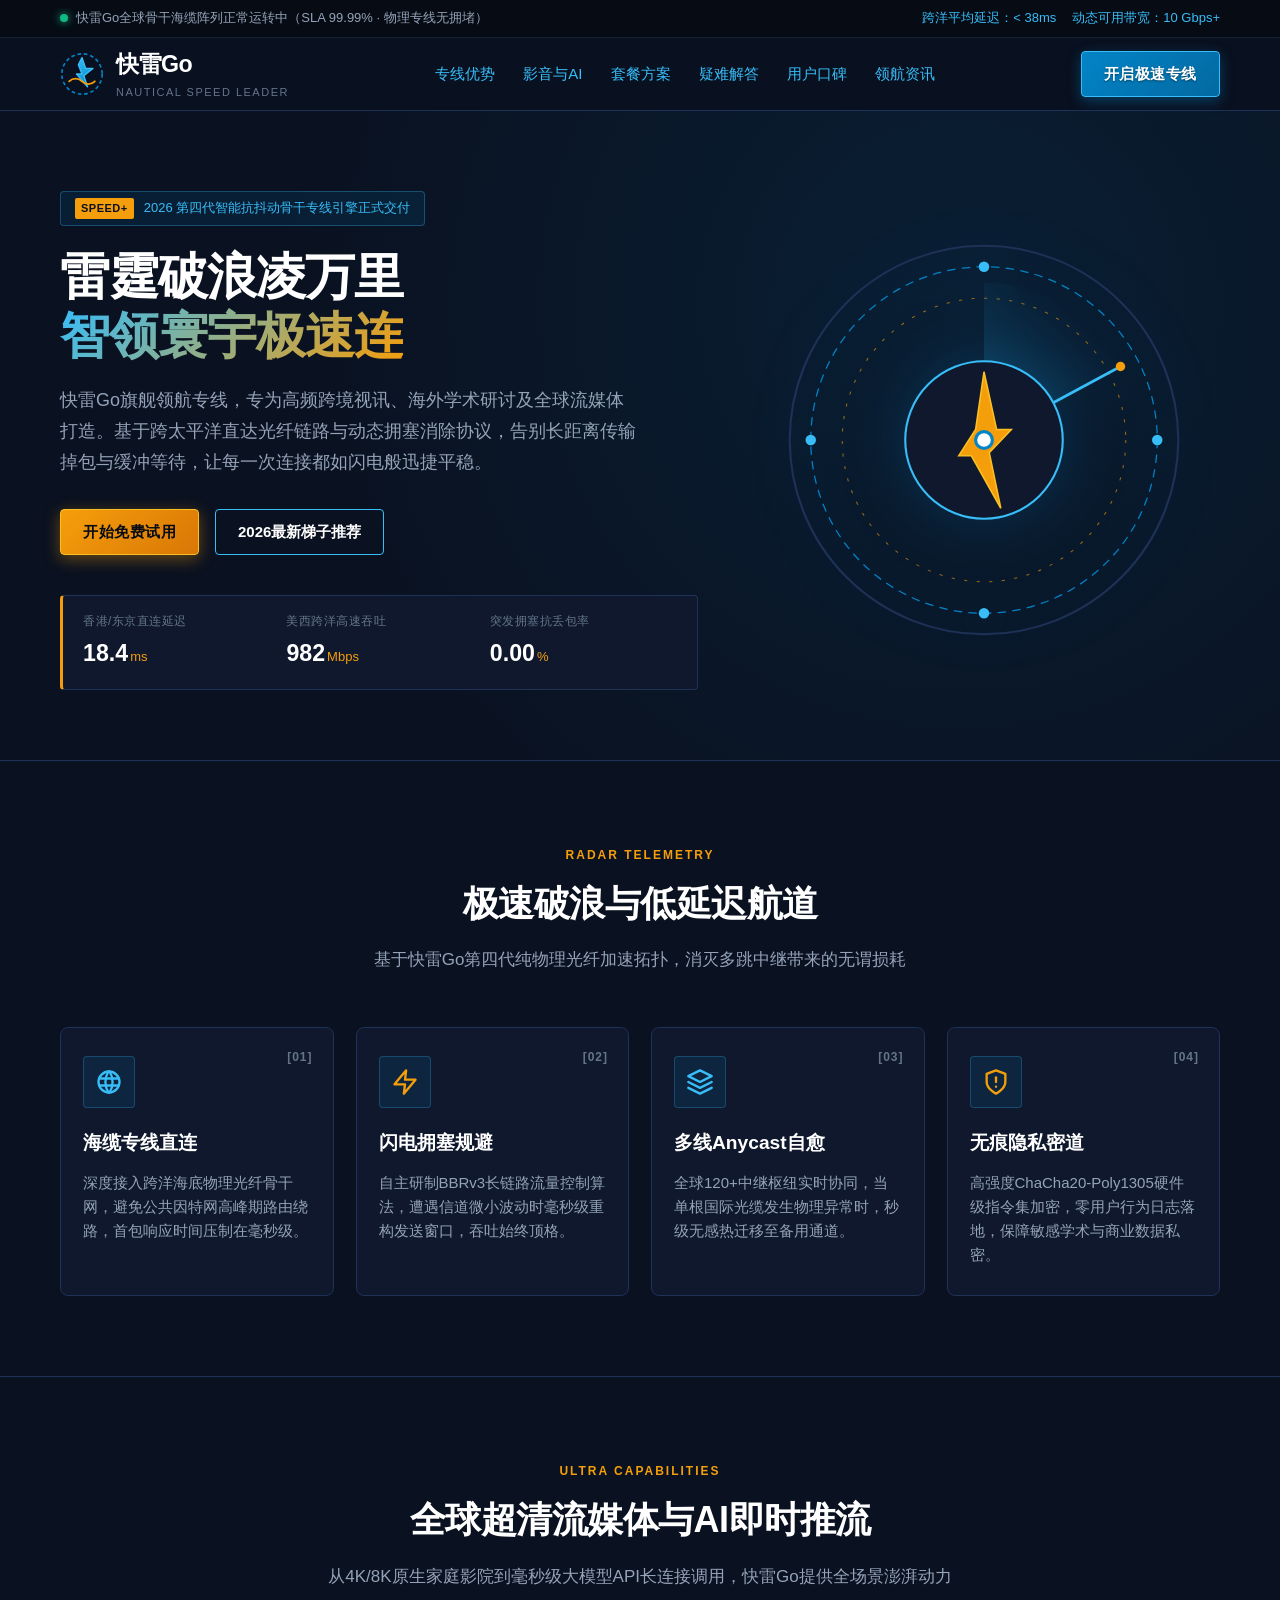
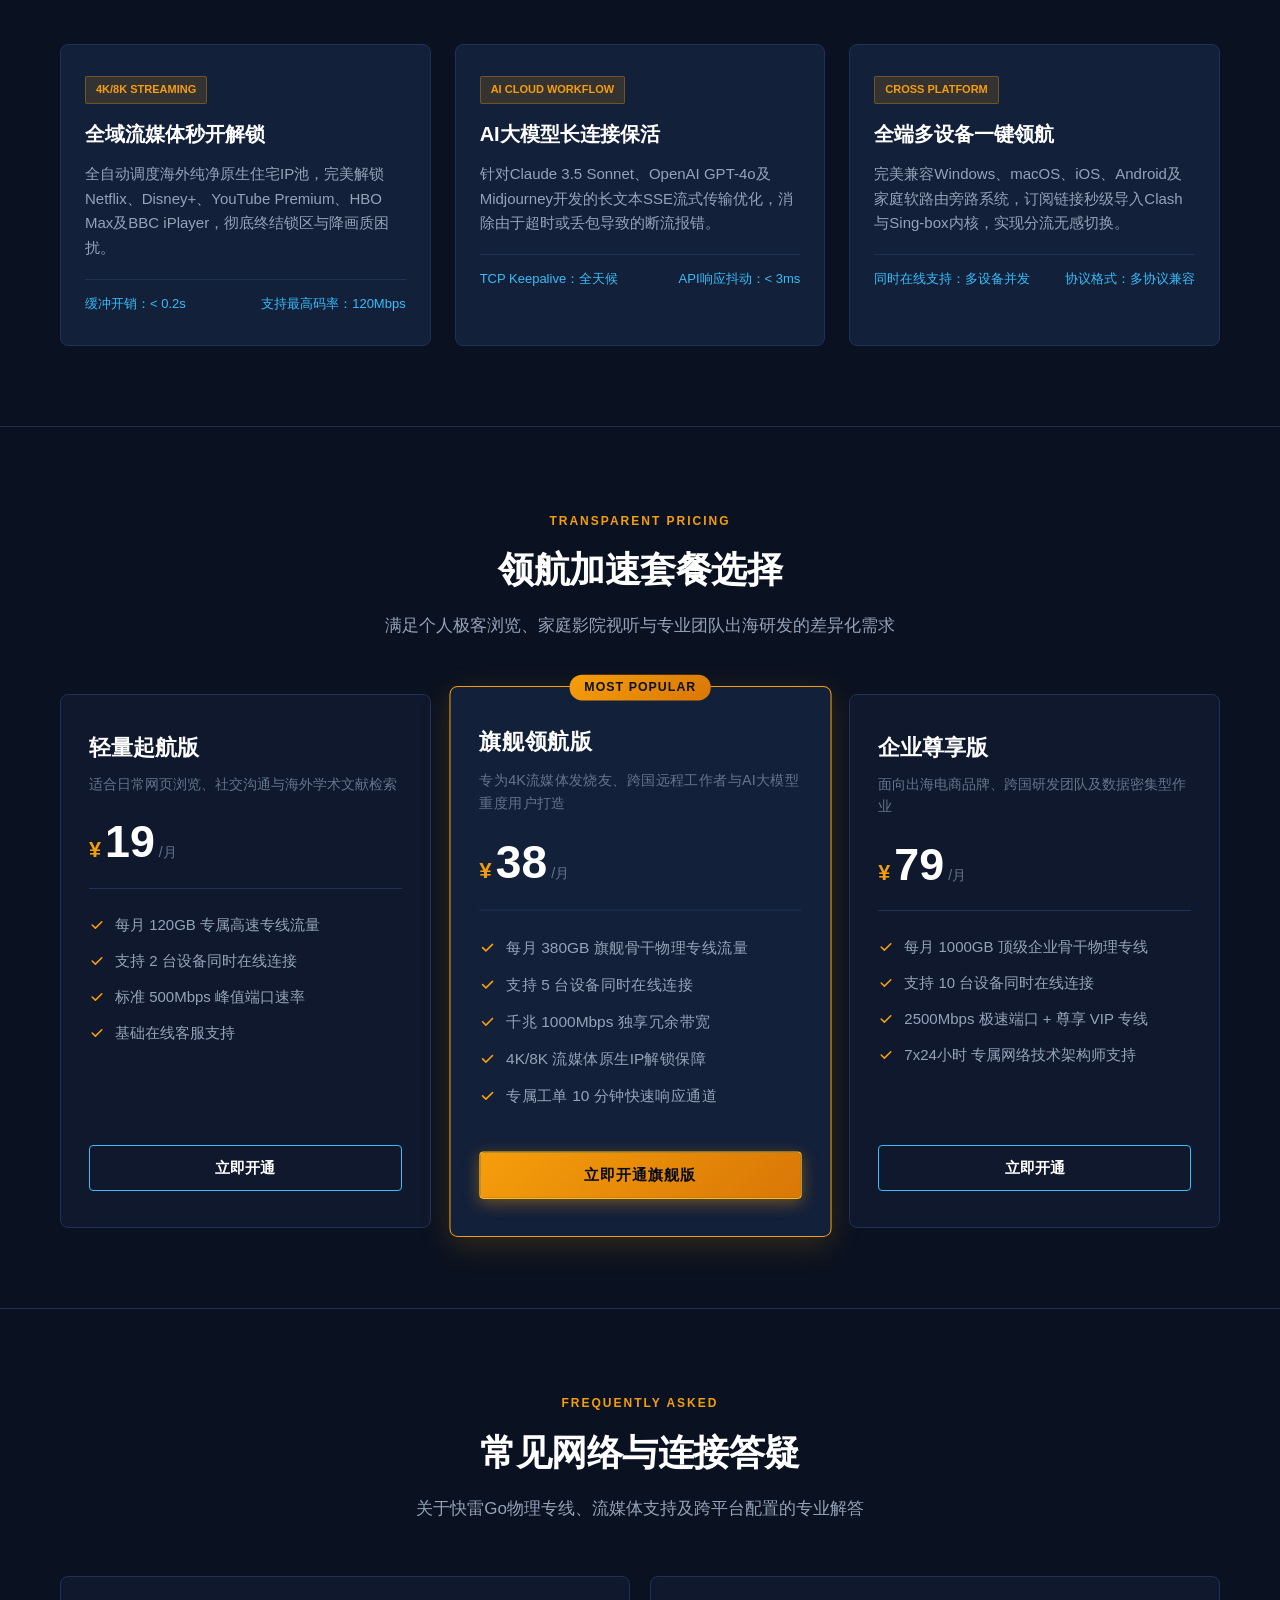
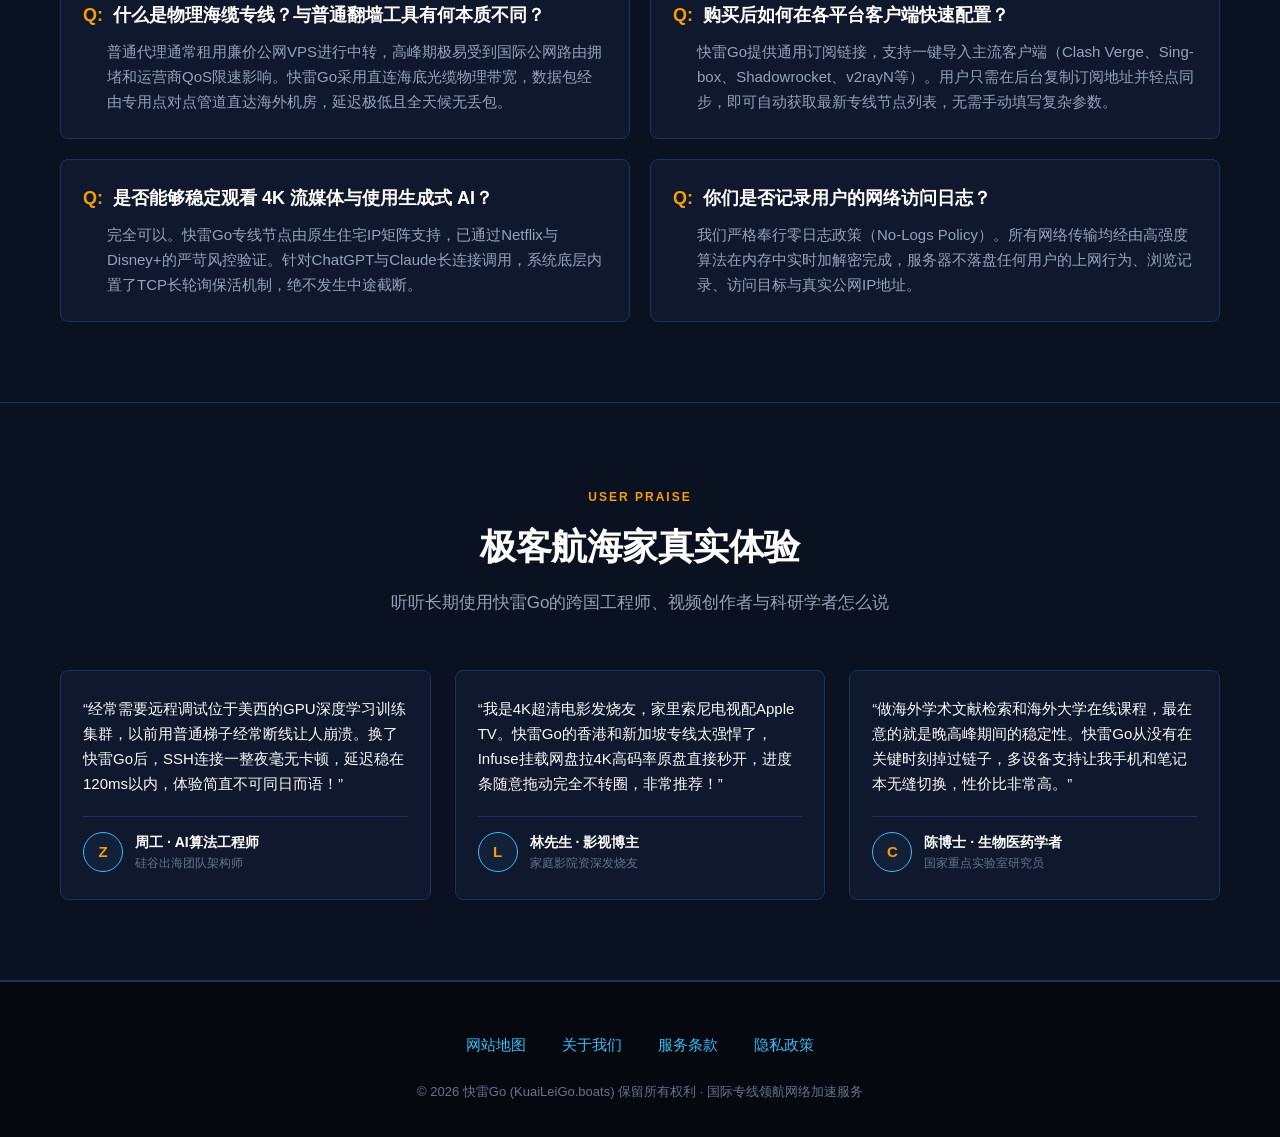
==== index.html @ 885658ac "feat: initial release for kuaileigo.boats" ====
<!DOCTYPE html>
<html lang="zh-CN">
<head>
  <meta charset="UTF-8">
  <meta name="viewport" content="width=device-width, initial-scale=1.0">
  <title>快雷Go - 国际航海级专线网络加速器 | 晚高峰4K极速秒开与稳定出海机场推荐</title>
  <meta name="description" content="快雷Go国际航海级专线网络加速器，依托跨洋海底光缆直连与Anycast智能调度，彻底解决晚高峰网络拥堵与丢包跳ping难题。全节点解锁海外流媒体与AI生产力工具，实现4K/8K视频极速秒开。2026专业高品质稳定出海机场推荐，支持全平台多端畅连与免费高速试用。">
  <meta name="keywords" content="快雷Go,网络加速,极速秒开,机场推荐,跨洋专线,科学梯子,出海网络加速器,4K流媒体节点,海外网络专线">
  <link rel="canonical" href="https://kuaileigo.boats/">

  <!-- Open Graph 社交分享元数据 -->
  <meta property="og:type" content="website">
  <meta property="og:site_name" content="快雷Go">
  <meta property="og:title" content="快雷Go - 国际航海级专线网络加速器 | 晚高峰4K极速秒开与稳定出海机场推荐">
  <meta property="og:description" content="快雷Go国际航海级专线网络加速器，依托跨洋海底光缆直连与Anycast智能调度，彻底解决晚高峰网络拥堵与丢包跳ping难题。全节点解锁海外流媒体与AI生产力工具，实现4K/8K视频极速秒开。2026专业高品质稳定出海机场推荐，支持全平台多端畅连与免费高速试用。">
  <meta property="og:url" content="https://kuaileigo.boats/">
  <meta property="og:image" content="https://kuaileigo.boats/og-preview.png">
  <meta property="og:locale" content="zh_CN">

  <!-- Twitter Card 社交卡片 -->
  <meta name="twitter:card" content="summary_large_image">
  <meta name="twitter:title" content="快雷Go - 国际航海级专线网络加速器 | 晚高峰4K极速秒开与稳定出海机场推荐">
  <meta name="twitter:description" content="快雷Go国际航海级专线网络加速器，依托跨洋海底光缆直连与Anycast智能调度，彻底解决晚高峰网络拥堵与丢包跳ping难题。全节点解锁海外流媒体与AI生产力工具，实现4K/8K视频极速秒开。2026专业高品质稳定出海机场推荐，支持全平台多端畅连与免费高速试用。">
  <meta name="twitter:image" content="https://kuaileigo.boats/og-preview.png">

  <!-- Schema.org 结构化数据 (Product 富媒体展现) -->
  <script type="application/ld+json">
  {
    "@context": "https://schema.org/",
    "@type": "Product",
    "name": "快雷Go 国际航海级专线网络加速器",
    "image": "https://kuaileigo.boats/og-preview.png",
    "description": "快雷Go官方旗舰站采用国际骨干物理海缆专线，搭载Anycast多线智能路由与长连接去抖动算法，为4K/8K超清流媒体、跨国远程办公及学术科研提供零卡顿、极速秒开的网络加速服务。",
    "brand": {
      "@type": "Brand",
      "name": "快雷Go"
    },
    "category": "网络加速与出海专线服务",
    "offers": {
      "@type": "AggregateOffer",
      "url": "https://ww012.twilightaff.com/#/?code=A56DH1Af",
      "priceCurrency": "USD",
      "lowPrice": "4.99",
      "highPrice": "29.99",
      "offerCount": "3",
      "availability": "https://schema.org/InStock"
    },
    "aggregateRating": {
      "@type": "AggregateRating",
      "ratingValue": "4.9",
      "reviewCount": "1280",
      "bestRating": "5",
      "worstRating": "1"
    }
  }
  </script>

  <link rel="stylesheet" href="style.css">
</head>
<body>

  <!-- 顶部状态遥测条 -->
  <div class="boats-telemetry-bar">
    <div class="boats-container boats-telemetry-flex">
      <div class="boats-status-indicator">
        <span class="boats-status-pip"></span>
        <span>快雷Go全球骨干海缆阵列正常运转中（SLA 99.99% · 物理专线无拥堵）</span>
      </div>
      <div class="boats-telemetry-data">
        <span>跨洋平均延迟：&lt; 38ms</span>
        <span>动态可用带宽：10 Gbps+</span>
      </div>
    </div>
  </div>

  <!-- 领航主导航栏 -->
  <header class="boats-header">
    <div class="boats-container boats-nav-wrap">
      <a href="index.html" class="boats-logo" aria-label="快雷Go首页">
        <!-- 快雷Go 领航雷光箭镞矢量徽标 (结合闪电与破浪箭镞) -->
        <svg class="boats-logo-svg" viewBox="0 0 48 48" fill="none" xmlns="http://www.w3.org/2000/svg">
          <circle cx="24" cy="24" r="22" stroke="#0284c7" stroke-width="1.8" stroke-dasharray="4 3"/>
          <path d="M24 6L28 18H36L26 26L30 38L18 24H24L20 14L24 6Z" fill="url(#boats-bolt-grad)" stroke="#38bdf8" stroke-width="1.5" stroke-linejoin="round"/>
          <path d="M10 32C14 28 20 28 24 32C28 36 34 36 38 32" stroke="#f59e0b" stroke-width="2" stroke-linecap="round"/>
          <defs>
            <linearGradient id="boats-bolt-grad" x1="18" y1="6" x2="36" y2="38" gradientUnits="userSpaceOnUse">
              <stop stop-color="#38bdf8"/>
              <stop offset="1" stop-color="#0284c7"/>
            </linearGradient>
          </defs>
        </svg>
        <div class="boats-logo-text">
          <span class="boats-logo-brand">快雷Go</span>
          <span class="boats-logo-sub">NAUTICAL SPEED LEADER</span>
        </div>
      </a>

      <!-- 纯CSS原生汉堡切换器 -->
      <input type="checkbox" id="boats-toggle" class="boats-nav-toggle" aria-label="展开导航菜单">
      <label for="boats-toggle" class="boats-hamburger" aria-label="切换主菜单">
        <span></span>
        <span></span>
        <span></span>
      </label>

      <nav class="boats-nav-menu">
        <a href="#advantages" class="boats-nav-link" onclick="document.getElementById('boats-toggle').checked=false">专线优势</a>
        <a href="#streaming-ai" class="boats-nav-link" onclick="document.getElementById('boats-toggle').checked=false">影音与AI</a>
        <a href="#pricing" class="boats-nav-link" onclick="document.getElementById('boats-toggle').checked=false">套餐方案</a>
        <a href="#faq" class="boats-nav-link" onclick="document.getElementById('boats-toggle').checked=false">疑难解答</a>
        <a href="#testimonials" class="boats-nav-link" onclick="document.getElementById('boats-toggle').checked=false">用户口碑</a>
        <a href="pilot-news.html" class="boats-nav-link">领航资讯</a>
        <label for="boats-toggle" class="boats-menu-close-btn">✕ 收起导航菜单</label>
      </nav>

      <div class="boats-nav-actions">
        <a href="https://ww012.twilightaff.com/#/?code=A56DH1Af" target="_blank" rel="nofollow" class="btn-boats btn-boats-primary">开启极速专线</a>
      </div>
    </div>
    <!-- 移动端专属横向滑动导航条：保证在手机视口下导航菜单始终醒目可见、永不缺失 -->
    <nav class="boats-mobile-subnav" aria-label="移动端领航快速导航">
      <div class="boats-container boats-mobile-subnav-scroll">
        <a href="#advantages" class="boats-subnav-pill">专线优势</a>
        <a href="#streaming-ai" class="boats-subnav-pill">影音与AI</a>
        <a href="#pricing" class="boats-subnav-pill">套餐方案</a>
        <a href="#faq" class="boats-subnav-pill">疑难解答</a>
        <a href="#testimonials" class="boats-subnav-pill">用户口碑</a>
        <a href="pilot-news.html" class="boats-subnav-pill">领航资讯</a>
      </div>
    </nav>
  </header>

  <!-- 主体内容 -->
  <main>
    <!-- Hero 区域：领航重器分栏 -->
    <section class="boats-hero">
      <div class="boats-container">
        <div class="boats-hero-grid">
          <div class="boats-hero-content">
            <div class="boats-hero-badge">
              <span class="boats-badge-tag">SPEED+</span>
              <span>2026 第四代智能抗抖动骨干专线引擎正式交付</span>
            </div>
            <h1 class="boats-hero-title">
              雷霆破浪凌万里<br>
              <span class="boats-title-gradient">智领寰宇极速连</span>
            </h1>
            <p class="boats-hero-desc">
              快雷Go旗舰领航专线，专为高频跨境视讯、海外学术研讨及全球流媒体打造。基于跨太平洋直达光纤链路与动态拥塞消除协议，告别长距离传输掉包与缓冲等待，让每一次连接都如闪电般迅捷平稳。
            </p>
            <div class="boats-hero-actions">
              <a href="https://ww012.twilightaff.com/#/?code=A56DH1Af" target="_blank" rel="nofollow" class="btn-boats btn-boats-amber btn-boats-lg">开始免费试用</a>
              <a href="https://tizilab.net/paihang/" target="_blank" class="btn-boats btn-boats-outline btn-boats-lg">2026最新梯子推荐</a>
            </div>

            <!-- 时延遥测 HUD 面板 -->
            <div class="boats-hud-strip">
              <div class="boats-hud-item">
                <span class="boats-hud-label">香港/东京直连延迟</span>
                <span class="boats-hud-value">18.4<span>ms</span></span>
              </div>
              <div class="boats-hud-item">
                <span class="boats-hud-label">美西跨洋高速吞吐</span>
                <span class="boats-hud-value">982<span>Mbps</span></span>
              </div>
              <div class="boats-hud-item">
                <span class="boats-hud-label">突发拥塞抗丢包率</span>
                <span class="boats-hud-value">0.00<span>%</span></span>
              </div>
            </div>
          </div>

          <!-- 右侧罗盘仪矢量舞台 (快与闪电罗盘) -->
          <div class="boats-compass-stage">
            <svg class="boats-compass-svg" viewBox="0 0 400 400" fill="none" xmlns="http://www.w3.org/2000/svg">
              <!-- 外圈仪表刻度 -->
              <circle cx="200" cy="200" r="185" stroke="#1e3156" stroke-width="2"/>
              <circle cx="200" cy="200" r="165" stroke="#0284c7" stroke-width="1.2" stroke-dasharray="8 6"/>
              <circle cx="200" cy="200" r="135" stroke="#f59e0b" stroke-width="1" stroke-dasharray="3 9" opacity="0.6"/>

              <!-- 动态旋转雷达扫掠层 -->
              <g class="boats-radar-sweep">
                <path d="M200 200L330 130A150 150 0 0 0 200 50Z" fill="url(#boats-radar-grad)" opacity="0.35"/>
                <line x1="200" y1="200" x2="330" y2="130" stroke="#38bdf8" stroke-width="2.5"/>
                <circle cx="330" cy="130" r="4.5" fill="#f59e0b"/>
              </g>

              <!-- 中心雷霆箭镞罗盘针 -->
              <circle cx="200" cy="200" r="75" fill="#0f182c" stroke="#38bdf8" stroke-width="2"/>
              <path d="M200 135L212 190H226L205 212L216 265L188 215H176L192 190L200 135Z" fill="#f59e0b" stroke="#fbbf24" stroke-width="1.5"/>
              <circle cx="200" cy="200" r="8" fill="#ffffff" stroke="#0284c7" stroke-width="3"/>

              <!-- 4个方位信标节点 -->
              <circle cx="200" cy="35" r="5" fill="#38bdf8"/>
              <circle cx="365" cy="200" r="5" fill="#38bdf8"/>
              <circle cx="200" cy="365" r="5" fill="#38bdf8"/>
              <circle cx="35" cy="200" r="5" fill="#38bdf8"/>

              <defs>
                <linearGradient id="boats-radar-grad" x1="200" y1="200" x2="300" y2="90" gradientUnits="userSpaceOnUse">
                  <stop stop-color="#38bdf8" stop-opacity="0.8"/>
                  <stop offset="1" stop-color="#0284c7" stop-opacity="0"/>
                </linearGradient>
              </defs>
            </svg>
          </div>
        </div>
      </div>
    </section>

    <!-- 核心优势卡片组 (4张定制卡片，结合闪电与极速元素) -->
    <section id="advantages" class="boats-section">
      <div class="boats-container">
        <div class="boats-section-header">
          <span class="boats-section-tag">RADAR TELEMETRY</span>
          <h2 class="boats-section-title">极速破浪与低延迟航道</h2>
          <p class="boats-section-subtitle">基于快雷Go第四代纯物理光纤加速拓扑，消灭多跳中继带来的无谓损耗</p>
        </div>

        <div class="boats-grid-4">
          <!-- 卡片 1 -->
          <div class="boats-card-telemetry">
            <span class="boats-card-index">[01]</span>
            <div class="boats-icon-wrapper">
              <!-- 定制SVG：跨洋光缆直连节点 -->
              <svg width="28" height="28" viewBox="0 0 24 24" fill="none" stroke="#38bdf8" stroke-width="2" stroke-linecap="round" stroke-linejoin="round">
                <circle cx="12" cy="12" r="9"/>
                <line x1="3.6" y1="9" x2="20.4" y2="9"/>
                <line x1="3.6" y1="15" x2="20.4" y2="15"/>
                <path d="M11.5 3a17 17 0 0 0 0 18"/>
                <path d="M12.5 3a17 17 0 0 1 0 18"/>
              </svg>
            </div>
            <h3 class="boats-card-title">海缆专线直连</h3>
            <p class="boats-card-desc">深度接入跨洋海底物理光纤骨干网，避免公共因特网高峰期路由绕路，首包响应时间压制在毫秒级。</p>
          </div>

          <!-- 卡片 2 -->
          <div class="boats-card-telemetry">
            <span class="boats-card-index">[02]</span>
            <div class="boats-icon-wrapper">
              <!-- 定制SVG：闪电抗拥塞微引擎 -->
              <svg width="28" height="28" viewBox="0 0 24 24" fill="none" stroke="#f59e0b" stroke-width="2" stroke-linecap="round" stroke-linejoin="round">
                <polygon points="13 2 3 14 12 14 11 22 21 10 12 10 13 2"/>
              </svg>
            </div>
            <h3 class="boats-card-title">闪电拥塞规避</h3>
            <p class="boats-card-desc">自主研制BBRv3长链路流量控制算法，遭遇信道微小波动时毫秒级重构发送窗口，吞吐始终顶格。</p>
          </div>

          <!-- 卡片 3 -->
          <div class="boats-card-telemetry">
            <span class="boats-card-index">[03]</span>
            <div class="boats-icon-wrapper">
              <!-- 定制SVG：Anycast拓扑信标 -->
              <svg width="28" height="28" viewBox="0 0 24 24" fill="none" stroke="#38bdf8" stroke-width="2" stroke-linecap="round" stroke-linejoin="round">
                <polygon points="12 2 2 7 12 12 22 7 12 2"/>
                <polyline points="2 17 12 22 22 17"/>
                <polyline points="2 12 12 17 22 12"/>
              </svg>
            </div>
            <h3 class="boats-card-title">多线Anycast自愈</h3>
            <p class="boats-card-desc">全球120+中继枢纽实时协同，当单根国际光缆发生物理异常时，秒级无感热迁移至备用通道。</p>
          </div>

          <!-- 卡片 4 -->
          <div class="boats-card-telemetry">
            <span class="boats-card-index">[04]</span>
            <div class="boats-icon-wrapper">
              <!-- 定制SVG：端到端加密护盾 -->
              <svg width="28" height="28" viewBox="0 0 24 24" fill="none" stroke="#f59e0b" stroke-width="2" stroke-linecap="round" stroke-linejoin="round">
                <path d="M12 22s8-4 8-10V5l-8-3-8 3v7c0 6 8 10 8 10z"/>
                <line x1="12" y1="8" x2="12" y2="12"/>
                <line x1="12" y1="16" x2="12.01" y2="16"/>
              </svg>
            </div>
            <h3 class="boats-card-title">无痕隐私密道</h3>
            <p class="boats-card-desc">高强度ChaCha20-Poly1305硬件级指令集加密，零用户行为日志落地，保障敏感学术与商业数据私密。</p>
          </div>
        </div>
      </div>
    </section>

    <!-- 影音与AI支持卡片 (3张定制卡片) -->
    <section id="streaming-ai" class="boats-section">
      <div class="boats-container">
        <div class="boats-section-header">
          <span class="boats-section-tag">ULTRA CAPABILITIES</span>
          <h2 class="boats-section-title">全球超清流媒体与AI即时推流</h2>
          <p class="boats-section-subtitle">从4K/8K原生家庭影院到毫秒级大模型API长连接调用，快雷Go提供全场景澎湃动力</p>
        </div>

        <div class="boats-grid-3">
          <!-- 影音卡片 1 -->
          <div class="boats-card-feature">
            <span class="boats-feature-badge">4K/8K STREAMING</span>
            <h3 class="boats-feature-title">全域流媒体秒开解锁</h3>
            <p class="boats-feature-desc">全自动调度海外纯净原生住宅IP池，完美解锁Netflix、Disney+、YouTube Premium、HBO Max及BBC iPlayer，彻底终结锁区与降画质困扰。</p>
            <div class="boats-feature-meta">
              <span>缓冲开销：&lt; 0.2s</span>
              <span>支持最高码率：120Mbps</span>
            </div>
          </div>

          <!-- AI卡片 2 -->
          <div class="boats-card-feature">
            <span class="boats-feature-badge">AI CLOUD WORKFLOW</span>
            <h3 class="boats-feature-title">AI大模型长连接保活</h3>
            <p class="boats-feature-desc">针对Claude 3.5 Sonnet、OpenAI GPT-4o及Midjourney开发的长文本SSE流式传输优化，消除由于超时或丢包导致的断流报错。</p>
            <div class="boats-feature-meta">
              <span>TCP Keepalive：全天候</span>
              <span>API响应抖动：&lt; 3ms</span>
            </div>
          </div>

          <!-- 全平台卡片 3 -->
          <div class="boats-card-feature">
            <span class="boats-feature-badge">CROSS PLATFORM</span>
            <h3 class="boats-feature-title">全端多设备一键领航</h3>
            <p class="boats-feature-desc">完美兼容Windows、macOS、iOS、Android及家庭软路由旁路系统，订阅链接秒级导入Clash与Sing-box内核，实现分流无感切换。</p>
            <div class="boats-feature-meta">
              <span>同时在线支持：多设备并发</span>
              <span>协议格式：多协议兼容</span>
            </div>
          </div>
        </div>
      </div>
    </section>

    <!-- 方案价格表 (3个对比梯度) -->
    <section id="pricing" class="boats-section">
      <div class="boats-container">
        <div class="boats-section-header">
          <span class="boats-section-tag">TRANSPARENT PRICING</span>
          <h2 class="boats-section-title">领航加速套餐选择</h2>
          <p class="boats-section-subtitle">满足个人极客浏览、家庭影院视听与专业团队出海研发的差异化需求</p>
        </div>

        <div class="boats-grid-3">
          <!-- 基础轻量版 -->
          <div class="boats-pricing-card">
            <h3 class="boats-pricing-name">轻量起航版</h3>
            <p class="boats-pricing-desc">适合日常网页浏览、社交沟通与海外学术文献检索</p>
            <div class="boats-price-wrap">
              <span class="boats-price-currency">¥</span>
              <span class="boats-price-num">19</span>
              <span class="boats-price-period">/月</span>
            </div>
            <ul class="boats-plan-features">
              <li class="boats-plan-item">
                <svg class="boats-check-icon" viewBox="0 0 20 20" fill="currentColor"><path fill-rule="evenodd" d="M16.707 5.293a1 1 0 010 1.414l-8 8a1 1 0 01-1.414 0l-4-4a1 1 0 011.414-1.414L8 12.586l7.293-7.293a1 1 0 011.414 0z" clip-rule="evenodd"/></svg>
                <span>每月 120GB 专属高速专线流量</span>
              </li>
              <li class="boats-plan-item">
                <svg class="boats-check-icon" viewBox="0 0 20 20" fill="currentColor"><path fill-rule="evenodd" d="M16.707 5.293a1 1 0 010 1.414l-8 8a1 1 0 01-1.414 0l-4-4a1 1 0 011.414-1.414L8 12.586l7.293-7.293a1 1 0 011.414 0z" clip-rule="evenodd"/></svg>
                <span>支持 2 台设备同时在线连接</span>
              </li>
              <li class="boats-plan-item">
                <svg class="boats-check-icon" viewBox="0 0 20 20" fill="currentColor"><path fill-rule="evenodd" d="M16.707 5.293a1 1 0 010 1.414l-8 8a1 1 0 01-1.414 0l-4-4a1 1 0 011.414-1.414L8 12.586l7.293-7.293a1 1 0 011.414 0z" clip-rule="evenodd"/></svg>
                <span>标准 500Mbps 峰值端口速率</span>
              </li>
              <li class="boats-plan-item">
                <svg class="boats-check-icon" viewBox="0 0 20 20" fill="currentColor"><path fill-rule="evenodd" d="M16.707 5.293a1 1 0 010 1.414l-8 8a1 1 0 01-1.414 0l-4-4a1 1 0 011.414-1.414L8 12.586l7.293-7.293a1 1 0 011.414 0z" clip-rule="evenodd"/></svg>
                <span>基础在线客服支持</span>
              </li>
            </ul>
            <div class="boats-pricing-action">
              <a href="https://ww012.twilightaff.com/#/?code=A56DH1Af" target="_blank" rel="nofollow" class="btn-boats btn-boats-outline">立即开通</a>
            </div>
          </div>

          <!-- 旗舰旗舰版 (热门推荐) -->
          <div class="boats-pricing-card boats-pricing-popular">
            <span class="boats-popular-badge">MOST POPULAR</span>
            <h3 class="boats-pricing-name">旗舰领航版</h3>
            <p class="boats-pricing-desc">专为4K流媒体发烧友、跨国远程工作者与AI大模型重度用户打造</p>
            <div class="boats-price-wrap">
              <span class="boats-price-currency">¥</span>
              <span class="boats-price-num">38</span>
              <span class="boats-price-period">/月</span>
            </div>
            <ul class="boats-plan-features">
              <li class="boats-plan-item">
                <svg class="boats-check-icon" viewBox="0 0 20 20" fill="currentColor"><path fill-rule="evenodd" d="M16.707 5.293a1 1 0 010 1.414l-8 8a1 1 0 01-1.414 0l-4-4a1 1 0 011.414-1.414L8 12.586l7.293-7.293a1 1 0 011.414 0z" clip-rule="evenodd"/></svg>
                <span>每月 380GB 旗舰骨干物理专线流量</span>
              </li>
              <li class="boats-plan-item">
                <svg class="boats-check-icon" viewBox="0 0 20 20" fill="currentColor"><path fill-rule="evenodd" d="M16.707 5.293a1 1 0 010 1.414l-8 8a1 1 0 01-1.414 0l-4-4a1 1 0 011.414-1.414L8 12.586l7.293-7.293a1 1 0 011.414 0z" clip-rule="evenodd"/></svg>
                <span>支持 5 台设备同时在线连接</span>
              </li>
              <li class="boats-plan-item">
                <svg class="boats-check-icon" viewBox="0 0 20 20" fill="currentColor"><path fill-rule="evenodd" d="M16.707 5.293a1 1 0 010 1.414l-8 8a1 1 0 01-1.414 0l-4-4a1 1 0 011.414-1.414L8 12.586l7.293-7.293a1 1 0 011.414 0z" clip-rule="evenodd"/></svg>
                <span>千兆 1000Mbps 独享冗余带宽</span>
              </li>
              <li class="boats-plan-item">
                <svg class="boats-check-icon" viewBox="0 0 20 20" fill="currentColor"><path fill-rule="evenodd" d="M16.707 5.293a1 1 0 010 1.414l-8 8a1 1 0 01-1.414 0l-4-4a1 1 0 011.414-1.414L8 12.586l7.293-7.293a1 1 0 011.414 0z" clip-rule="evenodd"/></svg>
                <span>4K/8K 流媒体原生IP解锁保障</span>
              </li>
              <li class="boats-plan-item">
                <svg class="boats-check-icon" viewBox="0 0 20 20" fill="currentColor"><path fill-rule="evenodd" d="M16.707 5.293a1 1 0 010 1.414l-8 8a1 1 0 01-1.414 0l-4-4a1 1 0 011.414-1.414L8 12.586l7.293-7.293a1 1 0 011.414 0z" clip-rule="evenodd"/></svg>
                <span>专属工单 10 分钟快速响应通道</span>
              </li>
            </ul>
            <div class="boats-pricing-action">
              <a href="https://ww012.twilightaff.com/#/?code=A56DH1Af" target="_blank" rel="nofollow" class="btn-boats btn-boats-amber">立即开通旗舰版</a>
            </div>
          </div>

          <!-- 尊享商业版 -->
          <div class="boats-pricing-card">
            <h3 class="boats-pricing-name">企业尊享版</h3>
            <p class="boats-pricing-desc">面向出海电商品牌、跨国研发团队及数据密集型作业</p>
            <div class="boats-price-wrap">
              <span class="boats-price-currency">¥</span>
              <span class="boats-price-num">79</span>
              <span class="boats-price-period">/月</span>
            </div>
            <ul class="boats-plan-features">
              <li class="boats-plan-item">
                <svg class="boats-check-icon" viewBox="0 0 20 20" fill="currentColor"><path fill-rule="evenodd" d="M16.707 5.293a1 1 0 010 1.414l-8 8a1 1 0 01-1.414 0l-4-4a1 1 0 011.414-1.414L8 12.586l7.293-7.293a1 1 0 011.414 0z" clip-rule="evenodd"/></svg>
                <span>每月 1000GB 顶级企业骨干物理专线</span>
              </li>
              <li class="boats-plan-item">
                <svg class="boats-check-icon" viewBox="0 0 20 20" fill="currentColor"><path fill-rule="evenodd" d="M16.707 5.293a1 1 0 010 1.414l-8 8a1 1 0 01-1.414 0l-4-4a1 1 0 011.414-1.414L8 12.586l7.293-7.293a1 1 0 011.414 0z" clip-rule="evenodd"/></svg>
                <span>支持 10 台设备同时在线连接</span>
              </li>
              <li class="boats-plan-item">
                <svg class="boats-check-icon" viewBox="0 0 20 20" fill="currentColor"><path fill-rule="evenodd" d="M16.707 5.293a1 1 0 010 1.414l-8 8a1 1 0 01-1.414 0l-4-4a1 1 0 011.414-1.414L8 12.586l7.293-7.293a1 1 0 011.414 0z" clip-rule="evenodd"/></svg>
                <span>2500Mbps 极速端口 + 尊享 VIP 专线</span>
              </li>
              <li class="boats-plan-item">
                <svg class="boats-check-icon" viewBox="0 0 20 20" fill="currentColor"><path fill-rule="evenodd" d="M16.707 5.293a1 1 0 010 1.414l-8 8a1 1 0 01-1.414 0l-4-4a1 1 0 011.414-1.414L8 12.586l7.293-7.293a1 1 0 011.414 0z" clip-rule="evenodd"/></svg>
                <span>7x24小时 专属网络技术架构师支持</span>
              </li>
            </ul>
            <div class="boats-pricing-action">
              <a href="https://ww012.twilightaff.com/#/?code=A56DH1Af" target="_blank" rel="nofollow" class="btn-boats btn-boats-outline">立即开通</a>
            </div>
          </div>
        </div>
      </div>
    </section>

    <!-- 常见答疑 FAQ (4项精选) -->
    <section id="faq" class="boats-section">
      <div class="boats-container">
        <div class="boats-section-header">
          <span class="boats-section-tag">FREQUENTLY ASKED</span>
          <h2 class="boats-section-title">常见网络与连接答疑</h2>
          <p class="boats-section-subtitle">关于快雷Go物理专线、流媒体支持及跨平台配置的专业解答</p>
        </div>

        <div class="boats-faq-grid">
          <div class="boats-faq-card">
            <h3 class="boats-faq-q"><span class="boats-faq-prefix">Q:</span> 什么是物理海缆专线？与普通翻墙工具有何本质不同？</h3>
            <p class="boats-faq-a">普通代理通常租用廉价公网VPS进行中转，高峰期极易受到国际公网路由拥堵和运营商QoS限速影响。快雷Go采用直连海底光缆物理带宽，数据包经由专用点对点管道直达海外机房，延迟极低且全天候无丢包。</p>
          </div>

          <div class="boats-faq-card">
            <h3 class="boats-faq-q"><span class="boats-faq-prefix">Q:</span> 购买后如何在各平台客户端快速配置？</h3>
            <p class="boats-faq-a">快雷Go提供通用订阅链接，支持一键导入主流客户端（Clash Verge、Sing-box、Shadowrocket、v2rayN等）。用户只需在后台复制订阅地址并轻点同步，即可自动获取最新专线节点列表，无需手动填写复杂参数。</p>
          </div>

          <div class="boats-faq-card">
            <h3 class="boats-faq-q"><span class="boats-faq-prefix">Q:</span> 是否能够稳定观看 4K 流媒体与使用生成式 AI？</h3>
            <p class="boats-faq-a">完全可以。快雷Go专线节点由原生住宅IP矩阵支持，已通过Netflix与Disney+的严苛风控验证。针对ChatGPT与Claude长连接调用，系统底层内置了TCP长轮询保活机制，绝不发生中途截断。</p>
          </div>

          <div class="boats-faq-card">
            <h3 class="boats-faq-q"><span class="boats-faq-prefix">Q:</span> 你们是否记录用户的网络访问日志？</h3>
            <p class="boats-faq-a">我们严格奉行零日志政策（No-Logs Policy）。所有网络传输均经由高强度算法在内存中实时加解密完成，服务器不落盘任何用户的上网行为、浏览记录、访问目标与真实公网IP地址。</p>
          </div>
        </div>
      </div>
    </section>

    <!-- 用户口碑评价 (3位真实极客反馈) -->
    <section id="testimonials" class="boats-section">
      <div class="boats-container">
        <div class="boats-section-header">
          <span class="boats-section-tag">USER PRAISE</span>
          <h2 class="boats-section-title">极客航海家真实体验</h2>
          <p class="boats-section-subtitle">听听长期使用快雷Go的跨国工程师、视频创作者与科研学者怎么说</p>
        </div>

        <div class="boats-grid-3">
          <div class="boats-review-card">
            <p class="boats-review-quote">“经常需要远程调试位于美西的GPU深度学习训练集群，以前用普通梯子经常断线让人崩溃。换了快雷Go后，SSH连接一整夜毫无卡顿，延迟稳在120ms以内，体验简直不可同日而语！”</p>
            <div class="boats-review-author">
              <div class="boats-author-avatar">Z</div>
              <div class="boats-author-info">
                <span class="boats-author-name">周工 · AI算法工程师</span>
                <span class="boats-author-role">硅谷出海团队架构师</span>
              </div>
            </div>
          </div>

          <div class="boats-review-card">
            <p class="boats-review-quote">“我是4K超清电影发烧友，家里索尼电视配Apple TV。快雷Go的香港和新加坡专线太强悍了，Infuse挂载网盘拉4K高码率原盘直接秒开，进度条随意拖动完全不转圈，非常推荐！”</p>
            <div class="boats-review-author">
              <div class="boats-author-avatar">L</div>
              <div class="boats-author-info">
                <span class="boats-author-name">林先生 · 影视博主</span>
                <span class="boats-author-role">家庭影院资深发烧友</span>
              </div>
            </div>
          </div>

          <div class="boats-review-card">
            <p class="boats-review-quote">“做海外学术文献检索和海外大学在线课程，最在意的就是晚高峰期间的稳定性。快雷Go从没有在关键时刻掉过链子，多设备支持让我手机和笔记本无缝切换，性价比非常高。”</p>
            <div class="boats-review-author">
              <div class="boats-author-avatar">C</div>
              <div class="boats-author-info">
                <span class="boats-author-name">陈博士 · 生物医药学者</span>
                <span class="boats-author-role">国家重点实验室研究员</span>
              </div>
            </div>
          </div>
        </div>
      </div>
    </section>
  </main>

  <!-- 底部规范 (严格仅保留4个中文标题链接，打开独立子页面) -->
  <footer class="boats-footer">
    <div class="boats-container">
      <ul class="boats-footer-links">
        <li><a href="sitemap.html" class="boats-footer-link">网站地图</a></li>
        <li><a href="about.html" class="boats-footer-link">关于我们</a></li>
        <li><a href="terms.html" class="boats-footer-link">服务条款</a></li>
        <li><a href="privacy.html" class="boats-footer-link">隐私政策</a></li>
      </ul>
      <div class="boats-copyright">
        &copy; 2026 快雷Go (KuaiLeiGo.boats) 保留所有权利 · 国际专线领航网络加速服务
      </div>
    </div>
  </footer>

</body>
</html>
---- style.css ----
/* ===================================================================
   快雷Go (kuaileigo.boats) - 旗舰领航版样式表
   设计语言：深海深空双域领航风 (Navigational Zenith / Titanium Velocity)
   特性：极简原生、极致轻量、零外部字体/脚本阻塞、移动端精准响应式
   =================================================================== */

:root {
  --bg-deep: #0a1120;
  --bg-surface: #0f182c;
  --bg-card: #13203a;
  --bg-card-hover: #192a4c;
  --border-card: #1e3156;
  --border-focus: #0284c7;
  --text-main: #f8fafc;
  --text-muted: #94a3b8;
  --text-dim: #64748b;
  --color-primary: #0284c7;
  --color-primary-light: #38bdf8;
  --color-amber: #f59e0b;
  --color-amber-glow: rgba(245, 158, 11, 0.25);
  --color-sky-glow: rgba(2, 132, 199, 0.2);
  --radius-sm: 4px;
  --radius-md: 8px;
  --radius-lg: 12px;
  --max-w: 1200px;
  --font-stack: -apple-system, BlinkMacSystemFont, "Segoe UI", Roboto, "PingFang SC", "Hiragino Sans GB", "Microsoft YaHei", sans-serif;
}

*, *::before, *::after {
  box-sizing: border-box;
  margin: 0;
  padding: 0;
}

html {
  scroll-behavior: smooth;
  font-size: 16px;
  background-color: var(--bg-deep);
}

body {
  font-family: var(--font-stack);
  background-color: var(--bg-deep);
  color: var(--text-main);
  line-height: 1.6;
  -webkit-font-smoothing: antialiased;
  overflow-x: hidden;
}

a:not(.btn-boats), a:not(.btn-boats):visited {
  color: var(--color-primary-light);
  text-decoration: none;
  transition: color 0.2s ease;
}

a:not(.btn-boats):hover, a:not(.btn-boats):focus {
  color: var(--color-amber);
}

img, svg {
  display: block;
  max-width: 100%;
}

.boats-container {
  max-width: var(--max-w);
  margin-left: auto;
  margin-right: auto;
  padding-left: 20px;
  padding-right: 20px;
}

/* ================= 顶部状态遥测条 ================= */
.boats-telemetry-bar {
  background: #060b14;
  border-bottom: 1px solid #142036;
  font-size: 0.8125rem;
  color: var(--text-muted);
  padding: 8px 0;
}

.boats-telemetry-flex {
  display: flex;
  align-items: center;
  justify-content: space-between;
  flex-wrap: wrap;
  gap: 10px;
}

.boats-status-indicator {
  display: inline-flex;
  align-items: center;
  gap: 8px;
}

.boats-status-pip {
  width: 8px;
  height: 8px;
  border-radius: 50%;
  background: #10b981;
  box-shadow: 0 0 8px #10b981;
  animation: boatsPulse 2.4s infinite ease-in-out;
}

@keyframes boatsPulse {
  0%, 100% { opacity: 1; transform: scale(1); }
  50% { opacity: 0.4; transform: scale(0.85); }
}

.boats-telemetry-data {
  display: inline-flex;
  gap: 16px;
  font-variant-numeric: tabular-nums;
  color: var(--color-primary-light);
}

/* ================= 领航主导航栏 ================= */
.boats-header {
  position: sticky;
  top: 0;
  z-index: 1000;
  background: rgba(10, 17, 32, 0.96);
  border-bottom: 1px solid var(--border-card);
  backdrop-filter: blur(8px);
  -webkit-backdrop-filter: blur(8px);
}

.boats-nav-wrap {
  display: flex;
  align-items: center;
  justify-content: space-between;
  height: 72px;
}

/* Logo 造型：雷光破浪领航箭镞 */
.boats-logo {
  display: inline-flex;
  align-items: center;
  gap: 12px;
}

.boats-logo-svg {
  width: 44px;
  height: 44px;
  flex-shrink: 0;
}

.boats-logo-text {
  display: flex;
  flex-direction: column;
}

.boats-logo-brand {
  font-size: 1.45rem;
  font-weight: 800;
  letter-spacing: -0.5px;
  color: #ffffff;
  display: flex;
  align-items: center;
  gap: 4px;
}

.boats-logo-brand span {
  color: var(--color-amber);
}

.boats-logo-sub {
  font-size: 0.6875rem;
  color: var(--text-dim);
  letter-spacing: 1.5px;
  text-transform: uppercase;
}

.boats-nav-menu {
  display: flex;
  align-items: center;
  gap: 28px;
  list-style: none;
}

.boats-nav-link {
  font-size: 0.9375rem;
  color: var(--text-muted);
  font-weight: 500;
  transition: color 0.2s ease;
  position: relative;
  padding: 6px 0;
}

.boats-nav-link:hover {
  color: #ffffff;
}

.boats-nav-actions {
  display: flex;
  align-items: center;
  gap: 14px;
}

/* 按钮规范与文字高清晰度保证 (彻底杜绝 :visited 状态下的低对比度覆盖) */
.btn-boats,
a.btn-boats,
a.btn-boats:link,
a.btn-boats:visited {
  display: inline-flex;
  align-items: center;
  justify-content: center;
  gap: 8px;
  font-family: var(--font-stack);
  font-size: 0.9375rem;
  font-weight: 700;
  padding: 10px 22px;
  min-height: 44px;
  border-radius: var(--radius-sm);
  border: 1px solid transparent;
  cursor: pointer;
  transition: all 0.2s ease;
  white-space: nowrap;
  text-decoration: none;
  -webkit-font-smoothing: antialiased;
}

.btn-boats-primary,
a.btn-boats-primary,
a.btn-boats-primary:link,
a.btn-boats-primary:visited,
a.btn-boats-primary:hover,
a.btn-boats-primary:focus,
a.btn-boats-primary:active {
  background: linear-gradient(135deg, #0284c7 0%, #0369a1 100%);
  color: #ffffff !important;
  font-weight: 700;
  letter-spacing: 0.5px;
  border-color: #38bdf8;
  text-shadow: 0 1px 2px rgba(0, 0, 0, 0.45);
  box-shadow: 0 4px 14px rgba(2, 132, 199, 0.4);
}

.btn-boats-primary:hover,
a.btn-boats-primary:hover {
  background: linear-gradient(135deg, #0369a1 0%, #0284c7 100%);
  color: #ffffff !important;
  box-shadow: 0 6px 20px rgba(2, 132, 199, 0.6);
  transform: translateY(-1px);
}

.btn-boats-amber,
a.btn-boats-amber,
a.btn-boats-amber:link,
a.btn-boats-amber:visited,
a.btn-boats-amber:hover,
a.btn-boats-amber:focus,
a.btn-boats-amber:active {
  background: linear-gradient(135deg, #f59e0b 0%, #d97706 100%);
  color: #060b14 !important;
  font-weight: 800;
  letter-spacing: 0.5px;
  border-color: #fbbf24;
  text-shadow: none;
  box-shadow: 0 4px 16px rgba(245, 158, 11, 0.4);
}

.btn-boats-amber:hover,
a.btn-boats-amber:hover {
  background: linear-gradient(135deg, #fbbf24 0%, #f59e0b 100%);
  color: #060b14 !important;
  box-shadow: 0 6px 22px rgba(245, 158, 11, 0.6);
  transform: translateY(-1px);
}

.btn-boats-outline,
a.btn-boats-outline,
a.btn-boats-outline:link,
a.btn-boats-outline:visited {
  background: transparent;
  color: #ffffff !important;
  border-color: #38bdf8;
  font-weight: 600;
}

.btn-boats-outline:hover,
a.btn-boats-outline:hover {
  background: rgba(2, 132, 199, 0.15);
  border-color: #38bdf8;
  color: #ffffff !important;
}

.btn-boats-lg {
  padding: 14px 28px;
  font-size: 1.0625rem;
  min-height: 50px;
}

/* 移动端汉堡切换器 (纯CSS原生无JS) */
.boats-nav-toggle {
  position: absolute;
  opacity: 0;
  width: 0;
  height: 0;
  pointer-events: none;
}

.boats-hamburger {
  display: none;
  flex-direction: column;
  justify-content: center;
  align-items: center;
  gap: 5px;
  width: 42px;
  height: 42px;
  cursor: pointer;
  background: rgba(2, 132, 199, 0.08);
  border: 1px solid var(--border-card);
  border-radius: var(--radius-sm);
  padding: 8px;
  transition: all 0.25s ease;
  -webkit-tap-highlight-color: transparent;
  flex-shrink: 0;
}

.boats-hamburger:hover, .boats-hamburger:active {
  background: rgba(2, 132, 199, 0.2);
  border-color: var(--color-primary-light);
}

.boats-hamburger span {
  width: 22px;
  height: 2px;
  background-color: #ffffff;
  border-radius: 2px;
  transition: transform 0.3s ease, opacity 0.3s ease;
  transform-origin: center;
}

.boats-nav-toggle:checked ~ .boats-hamburger span:nth-child(1) {
  transform: translateY(7px) rotate(45deg);
}
.boats-nav-toggle:checked ~ .boats-hamburger span:nth-child(2) {
  opacity: 0;
}
.boats-nav-toggle:checked ~ .boats-hamburger span:nth-child(3) {
  transform: translateY(-7px) rotate(-45deg);
}

.boats-menu-close-btn {
  display: none;
}

.boats-mobile-subnav {
  display: none;
}

/* ================= Hero 区域：领航重器分栏 ================= */
.boats-hero {
  position: relative;
  padding: 80px 0 70px;
  overflow: hidden;
  border-bottom: 1px solid var(--border-card);
  background: radial-gradient(circle at 75% 30%, rgba(2, 132, 199, 0.12) 0%, rgba(10, 17, 32, 0) 65%);
}

.boats-hero-grid {
  display: grid;
  grid-template-columns: 1.15fr 0.85fr;
  align-items: center;
  gap: 50px;
}

.boats-hero-badge {
  display: inline-flex;
  align-items: center;
  gap: 10px;
  background: rgba(2, 132, 199, 0.12);
  border: 1px solid rgba(56, 189, 248, 0.3);
  padding: 6px 14px;
  border-radius: var(--radius-sm);
  font-size: 0.8125rem;
  color: var(--color-primary-light);
  margin-bottom: 22px;
}

.boats-badge-tag {
  background: var(--color-amber);
  color: #0b1120;
  font-weight: 800;
  font-size: 0.6875rem;
  padding: 2px 6px;
  border-radius: 2px;
  letter-spacing: 0.5px;
}

.boats-hero-title {
  font-size: 3.1rem;
  font-weight: 800;
  line-height: 1.18;
  letter-spacing: -1px;
  color: #ffffff;
  margin-bottom: 20px;
}

.boats-title-gradient {
  background: linear-gradient(135deg, #38bdf8 0%, #f59e0b 100%);
  -webkit-background-clip: text;
  -webkit-text-fill-color: transparent;
}

.boats-hero-desc {
  font-size: 1.125rem;
  color: var(--text-muted);
  line-height: 1.7;
  margin-bottom: 32px;
  max-width: 580px;
}

.boats-hero-actions {
  display: flex;
  align-items: center;
  flex-wrap: wrap;
  gap: 16px;
  margin-bottom: 40px;
}

/* Hero 时延遥测 HUD */
.boats-hud-strip {
  display: grid;
  grid-template-columns: repeat(3, 1fr);
  gap: 16px;
  padding: 16px 20px;
  background: var(--bg-surface);
  border: 1px solid var(--border-card);
  border-left: 3px solid var(--color-amber);
  border-radius: var(--radius-sm);
}

.boats-hud-item {
  display: flex;
  flex-direction: column;
}

.boats-hud-label {
  font-size: 0.75rem;
  color: var(--text-dim);
  text-transform: uppercase;
  letter-spacing: 0.5px;
  margin-bottom: 4px;
}

.boats-hud-value {
  font-size: 1.45rem;
  font-weight: 700;
  color: #ffffff;
  font-variant-numeric: tabular-nums;
}

.boats-hud-value span {
  font-size: 0.8125rem;
  font-weight: 400;
  color: var(--color-amber);
  margin-left: 2px;
}

/* 右侧罗盘仪矢量舞台 */
.boats-compass-stage {
  position: relative;
  display: flex;
  align-items: center;
  justify-content: center;
}

.boats-compass-svg {
  width: 100%;
  max-width: 420px;
  height: auto;
  filter: drop-shadow(0 0 24px rgba(2, 132, 199, 0.2));
}

.boats-radar-sweep {
  transform-origin: 200px 200px;
  animation: radarSpin 12s linear infinite;
}

@keyframes radarSpin {
  from { transform: rotate(0deg); }
  to { transform: rotate(360deg); }
}

/* ================= 公共区块头部 ================= */
.boats-section {
  padding: 80px 0;
  border-bottom: 1px solid var(--border-card);
}

.boats-section-header {
  text-align: center;
  max-width: 720px;
  margin: 0 auto 54px;
}

.boats-section-tag {
  display: inline-block;
  font-size: 0.75rem;
  font-weight: 700;
  color: var(--color-amber);
  letter-spacing: 2px;
  text-transform: uppercase;
  margin-bottom: 10px;
}

.boats-section-title {
  font-size: 2.25rem;
  font-weight: 800;
  color: #ffffff;
  letter-spacing: -0.5px;
  margin-bottom: 14px;
}

.boats-section-subtitle {
  font-size: 1.0625rem;
  color: var(--text-muted);
}

/* ================= 核心优势卡片组 (4列) ================= */
.boats-grid-4 {
  display: grid;
  grid-template-columns: repeat(4, 1fr);
  gap: 22px;
}

.boats-card-telemetry {
  background: var(--bg-surface);
  border: 1px solid var(--border-card);
  border-radius: var(--radius-md);
  padding: 28px 22px;
  position: relative;
  transition: all 0.25s ease;
  overflow: hidden;
}

.boats-card-telemetry::before {
  content: "";
  position: absolute;
  top: 0;
  left: 0;
  width: 100%;
  height: 3px;
  background: transparent;
  transition: background 0.25s ease;
}

.boats-card-telemetry:hover {
  background: var(--bg-card-hover);
  border-color: var(--border-focus);
  transform: translateY(-4px);
  box-shadow: 0 12px 28px rgba(0, 0, 0, 0.4);
}

.boats-card-telemetry:hover::before {
  background: linear-gradient(90deg, var(--color-primary), var(--color-amber));
}

.boats-icon-wrapper {
  width: 52px;
  height: 52px;
  background: rgba(2, 132, 199, 0.12);
  border: 1px solid rgba(56, 189, 248, 0.25);
  border-radius: var(--radius-sm);
  display: flex;
  align-items: center;
  justify-content: center;
  margin-bottom: 20px;
}

.boats-card-index {
  position: absolute;
  top: 20px;
  right: 20px;
  font-size: 0.75rem;
  font-weight: 700;
  color: var(--text-dim);
  font-variant-numeric: tabular-nums;
  letter-spacing: 1px;
}

.boats-card-title {
  font-size: 1.2rem;
  font-weight: 700;
  color: #ffffff;
  margin-bottom: 12px;
}

.boats-card-desc {
  font-size: 0.9375rem;
  color: var(--text-muted);
  line-height: 1.6;
}

/* ================= 影音与AI卡片组 (3列) ================= */
.boats-grid-3 {
  display: grid;
  grid-template-columns: repeat(3, 1fr);
  gap: 24px;
}

.boats-card-feature {
  background: var(--bg-card);
  border: 1px solid var(--border-card);
  border-radius: var(--radius-md);
  padding: 30px 24px;
  transition: all 0.25s ease;
  position: relative;
}

.boats-card-feature:hover {
  border-color: var(--color-primary-light);
  transform: translateY(-3px);
  box-shadow: 0 10px 24px rgba(2, 132, 199, 0.15);
}

.boats-feature-badge {
  display: inline-block;
  padding: 4px 10px;
  font-size: 0.6875rem;
  font-weight: 700;
  background: rgba(245, 158, 11, 0.15);
  color: var(--color-amber);
  border: 1px solid rgba(245, 158, 11, 0.3);
  border-radius: 2px;
  margin-bottom: 14px;
}

.boats-feature-title {
  font-size: 1.25rem;
  font-weight: 700;
  color: #ffffff;
  margin-bottom: 12px;
}

.boats-feature-desc {
  font-size: 0.9375rem;
  color: var(--text-muted);
  line-height: 1.65;
  margin-bottom: 18px;
}

.boats-feature-meta {
  display: flex;
  align-items: center;
  justify-content: space-between;
  border-top: 1px solid var(--border-card);
  padding-top: 14px;
  font-size: 0.8125rem;
  color: var(--color-primary-light);
}

/* ================= 方案价格表 (3列) ================= */
.boats-pricing-card {
  background: var(--bg-surface);
  border: 1px solid var(--border-card);
  border-radius: var(--radius-md);
  padding: 36px 28px;
  position: relative;
  transition: all 0.25s ease;
  display: flex;
  flex-direction: column;
}

.boats-pricing-popular {
  background: var(--bg-card);
  border-color: var(--color-amber);
  box-shadow: 0 8px 30px rgba(245, 158, 11, 0.18);
  transform: scale(1.03);
}

.boats-popular-badge {
  position: absolute;
  top: -12px;
  left: 50%;
  transform: translateX(-50%);
  background: linear-gradient(135deg, #f59e0b 0%, #d97706 100%);
  color: #0b1120;
  font-size: 0.75rem;
  font-weight: 800;
  padding: 3px 14px;
  border-radius: 12px;
  letter-spacing: 1px;
}

.boats-pricing-name {
  font-size: 1.35rem;
  font-weight: 700;
  color: #ffffff;
  margin-bottom: 8px;
}

.boats-pricing-desc {
  font-size: 0.875rem;
  color: var(--text-dim);
  margin-bottom: 24px;
}

.boats-price-wrap {
  display: flex;
  align-items: baseline;
  gap: 4px;
  margin-bottom: 24px;
  padding-bottom: 20px;
  border-bottom: 1px solid var(--border-card);
}

.boats-price-currency {
  font-size: 1.35rem;
  font-weight: 700;
  color: var(--color-amber);
}

.boats-price-num {
  font-size: 2.8rem;
  font-weight: 800;
  color: #ffffff;
  line-height: 1;
}

.boats-price-period {
  font-size: 0.875rem;
  color: var(--text-dim);
}

.boats-plan-features {
  list-style: none;
  margin-bottom: 30px;
  flex-grow: 1;
}

.boats-plan-item {
  display: flex;
  align-items: center;
  gap: 10px;
  font-size: 0.9375rem;
  color: var(--text-muted);
  margin-bottom: 12px;
}

.boats-check-icon {
  width: 16px;
  height: 16px;
  color: var(--color-amber);
  flex-shrink: 0;
}

.boats-pricing-action {
  margin-top: auto;
}

.boats-pricing-action .btn-boats {
  width: 100%;
}

/* ================= 疑难解答 FAQ (双列或单列折叠) ================= */
.boats-faq-grid {
  display: grid;
  grid-template-columns: repeat(2, 1fr);
  gap: 20px;
}

.boats-faq-card {
  background: var(--bg-surface);
  border: 1px solid var(--border-card);
  border-radius: var(--radius-md);
  padding: 24px 22px;
}

.boats-faq-q {
  font-size: 1.125rem;
  font-weight: 700;
  color: #ffffff;
  margin-bottom: 10px;
  display: flex;
  align-items: flex-start;
  gap: 10px;
}

.boats-faq-prefix {
  color: var(--color-amber);
  font-weight: 800;
}

.boats-faq-a {
  font-size: 0.9375rem;
  color: var(--text-muted);
  line-height: 1.65;
  padding-left: 24px;
}

/* ================= 极客用户口碑 (3列) ================= */
.boats-review-card {
  background: var(--bg-surface);
  border: 1px solid var(--border-card);
  border-radius: var(--radius-md);
  padding: 26px 22px;
  display: flex;
  flex-direction: column;
  justify-content: space-between;
}

.boats-review-quote {
  font-size: 0.9375rem;
  color: var(--text-main);
  line-height: 1.65;
  margin-bottom: 20px;
}

.boats-review-author {
  display: flex;
  align-items: center;
  gap: 12px;
  border-top: 1px solid var(--border-card);
  padding-top: 14px;
}

.boats-author-avatar {
  width: 40px;
  height: 40px;
  border-radius: 50%;
  background: var(--bg-card);
  border: 1px solid var(--color-primary-light);
  display: flex;
  align-items: center;
  justify-content: center;
  font-weight: 700;
  font-size: 0.9375rem;
  color: var(--color-amber);
}

.boats-author-info {
  display: flex;
  flex-direction: column;
}

.boats-author-name {
  font-size: 0.875rem;
  font-weight: 700;
  color: #ffffff;
}

.boats-author-role {
  font-size: 0.75rem;
  color: var(--text-dim);
}

/* ================= 底部严苛规范 (仅4个中文标题链接) ================= */
.boats-footer {
  background: #05080f;
  border-top: 1px solid var(--border-card);
  padding: 50px 0 35px;
  text-align: center;
}

.boats-footer-brand {
  margin-bottom: 24px;
}

.boats-footer-links {
  display: flex;
  align-items: center;
  justify-content: center;
  gap: 36px;
  list-style: none;
  margin-bottom: 24px;
  flex-wrap: wrap;
}

.boats-footer-link {
  font-size: 0.9375rem;
  color: var(--text-muted);
  font-weight: 500;
  transition: color 0.2s ease;
}

.boats-footer-link:hover {
  color: var(--color-amber);
}

.boats-copyright {
  font-size: 0.8125rem;
  color: var(--text-dim);
}

/* ================= 独立子页面内容样式 (About/Terms/Privacy/Sitemap) ================= */
.boats-page-header {
  padding: 60px 0 40px;
  border-bottom: 1px solid var(--border-card);
  background: radial-gradient(circle at 50% 0%, rgba(2, 132, 199, 0.15) 0%, rgba(10, 17, 32, 0) 70%);
  text-align: center;
}

.boats-page-title {
  font-size: 2.5rem;
  font-weight: 800;
  color: #ffffff;
  margin-bottom: 12px;
}

.boats-breadcrumb {
  font-size: 0.875rem;
  color: var(--text-dim);
}

.boats-breadcrumb a {
  color: var(--color-primary-light);
}

.boats-page-content {
  padding: 60px 0 80px;
  max-width: 860px;
  margin: 0 auto;
}

.boats-article-card {
  background: var(--bg-surface);
  border: 1px solid var(--border-card);
  border-radius: var(--radius-md);
  padding: 40px 36px;
  line-height: 1.8;
}

.boats-article-card h2 {
  font-size: 1.55rem;
  font-weight: 700;
  color: #ffffff;
  margin: 32px 0 16px;
  padding-bottom: 8px;
  border-bottom: 1px solid var(--border-card);
}

.boats-article-card h2:first-child {
  margin-top: 0;
}

.boats-article-card h3 {
  font-size: 1.2rem;
  font-weight: 600;
  color: var(--color-primary-light);
  margin: 24px 0 12px;
}

.boats-article-card p {
  font-size: 1rem;
  color: var(--text-muted);
  margin-bottom: 18px;
}

.boats-article-card a, .boats-article-card a:visited {
  color: #38bdf8;
  font-weight: 600;
  text-decoration: underline;
  text-underline-offset: 4px;
  text-decoration-color: rgba(56, 189, 248, 0.4);
  transition: color 0.2s ease, text-decoration-color 0.2s ease;
}

.boats-article-card a:hover, .boats-article-card a:focus {
  color: #f59e0b;
  text-decoration-color: #f59e0b;
}

.boats-article-card ul, .boats-article-card ol {
  margin-bottom: 20px;
  padding-left: 24px;
  color: var(--text-muted);
}

.boats-article-card li {
  margin-bottom: 8px;
}

.boats-sitemap-grid {
  display: grid;
  grid-template-columns: repeat(2, 1fr);
  gap: 24px;
  margin-top: 24px;
}

.boats-sitemap-box {
  background: var(--bg-card);
  border: 1px solid var(--border-card);
  border-radius: var(--radius-sm);
  padding: 20px;
}

.boats-sitemap-box h3 {
  color: var(--color-amber);
  margin-top: 0;
  margin-bottom: 14px;
  font-size: 1.1rem;
}

.boats-sitemap-list {
  list-style: none;
  padding: 0;
}

.boats-sitemap-list li {
  margin-bottom: 10px;
}

.boats-sitemap-list a {
  color: var(--text-muted);
  transition: color 0.2s;
}

.boats-sitemap-list a:hover {
  color: #ffffff;
}

/* ================= 移动端精准响应式 (@media) ================= */
@media (max-width: 992px) {
  .boats-nav-wrap {
    position: static;
  }

  .boats-hamburger {
    display: flex;
  }

  .boats-nav-menu {
    position: absolute;
    top: 100%;
    left: 0;
    right: 0;
    width: 100%;
    background: rgba(10, 17, 32, 0.98);
    border-bottom: 2px solid var(--color-primary);
    box-shadow: 0 20px 40px rgba(0, 0, 0, 0.85);
    flex-direction: column;
    padding: 16px 20px 24px;
    gap: 8px;
    display: none;
    z-index: 9999;
    max-height: calc(100vh - 80px);
    overflow-y: auto;
    -webkit-overflow-scrolling: touch;
  }

  .boats-nav-toggle:checked ~ .boats-nav-menu {
    display: flex;
    animation: boatsSlideDown 0.25s ease-out forwards;
  }

  @keyframes boatsSlideDown {
    from {
      opacity: 0;
      transform: translateY(-8px);
    }
    to {
      opacity: 1;
      transform: translateY(0);
    }
  }

  .boats-nav-link {
    display: flex;
    align-items: center;
    padding: 12px 16px;
    font-size: 0.95rem;
    font-weight: 500;
    color: var(--text-main);
    border-radius: var(--radius-sm);
    background: rgba(255, 255, 255, 0.03);
    border-left: 3px solid transparent;
    transition: all 0.2s ease;
  }

  .boats-nav-link:hover, .boats-nav-link:active {
    background: rgba(2, 132, 199, 0.16);
    color: var(--color-primary-light);
    border-left-color: var(--color-primary-light);
    padding-left: 20px;
  }

  .boats-menu-close-btn {
    display: block;
    text-align: center;
    padding: 10px;
    margin-top: 10px;
    font-size: 0.8125rem;
    color: var(--text-dim);
    cursor: pointer;
    border-radius: var(--radius-sm);
    border-top: 1px solid var(--border-card);
  }

  .boats-menu-close-btn:hover {
    color: #ffffff;
  }

  /* 导航栏全局唯一官方 CTA 按钮：在移动端紧贴汉堡菜单左侧 */
  .boats-nav-actions {
    display: flex;
    align-items: center;
    margin-left: auto;
    margin-right: 12px;
  }

  .boats-nav-actions .btn-boats {
    padding: 7px 14px;
    font-size: 0.8125rem;
    min-height: 36px;
  }

  .boats-mobile-subnav {
    display: block;
    background: #060b14;
    border-bottom: 1px solid var(--border-card);
    overflow: hidden;
  }

  .boats-mobile-subnav-scroll {
    display: flex;
    align-items: center;
    gap: 8px;
    overflow-x: auto;
    white-space: nowrap;
    padding: 8px 16px;
    scrollbar-width: none;
    -webkit-overflow-scrolling: touch;
  }

  .boats-mobile-subnav-scroll::-webkit-scrollbar {
    display: none;
  }

  .boats-subnav-pill {
    display: inline-block;
    padding: 6px 14px;
    font-size: 0.8125rem;
    font-weight: 500;
    color: var(--text-muted);
    background: rgba(255, 255, 255, 0.04);
    border: 1px solid var(--border-card);
    border-radius: 20px;
    text-decoration: none;
    transition: all 0.2s ease;
    flex-shrink: 0;
  }

  .boats-subnav-pill:active, .boats-subnav-pill:hover {
    background: rgba(2, 132, 199, 0.2);
    color: #ffffff;
    border-color: var(--color-primary-light);
  }

  .boats-hero-grid {
    grid-template-columns: 1fr;
    gap: 40px;
    text-align: center;
  }

  .boats-hero-desc {
    margin-left: auto;
    margin-right: auto;
  }

  .boats-hero-actions {
    justify-content: center;
  }

  .boats-compass-stage {
    order: -1;
    max-width: 320px;
    margin: 0 auto;
  }

  .boats-grid-4 {
    grid-template-columns: repeat(2, 1fr);
  }

  .boats-grid-3 {
    grid-template-columns: repeat(2, 1fr);
  }

  .boats-pricing-popular {
    transform: none;
  }
}

@media (max-width: 768px) {

  .boats-hero-title {
    font-size: 2.25rem;
  }

  .boats-hud-strip {
    grid-template-columns: 1fr;
    gap: 12px;
    text-align: left;
  }

  .boats-grid-4, .boats-grid-3, .boats-faq-grid, .boats-sitemap-grid {
    grid-template-columns: 1fr;
  }

  .boats-hero-actions {
    flex-direction: column;
    width: 100%;
  }

  .boats-hero-actions .btn-boats {
    width: 100%;
  }

  .boats-footer-links {
    flex-direction: column;
    gap: 16px;
  }

  .boats-article-card {
    padding: 24px 18px;
  }
}
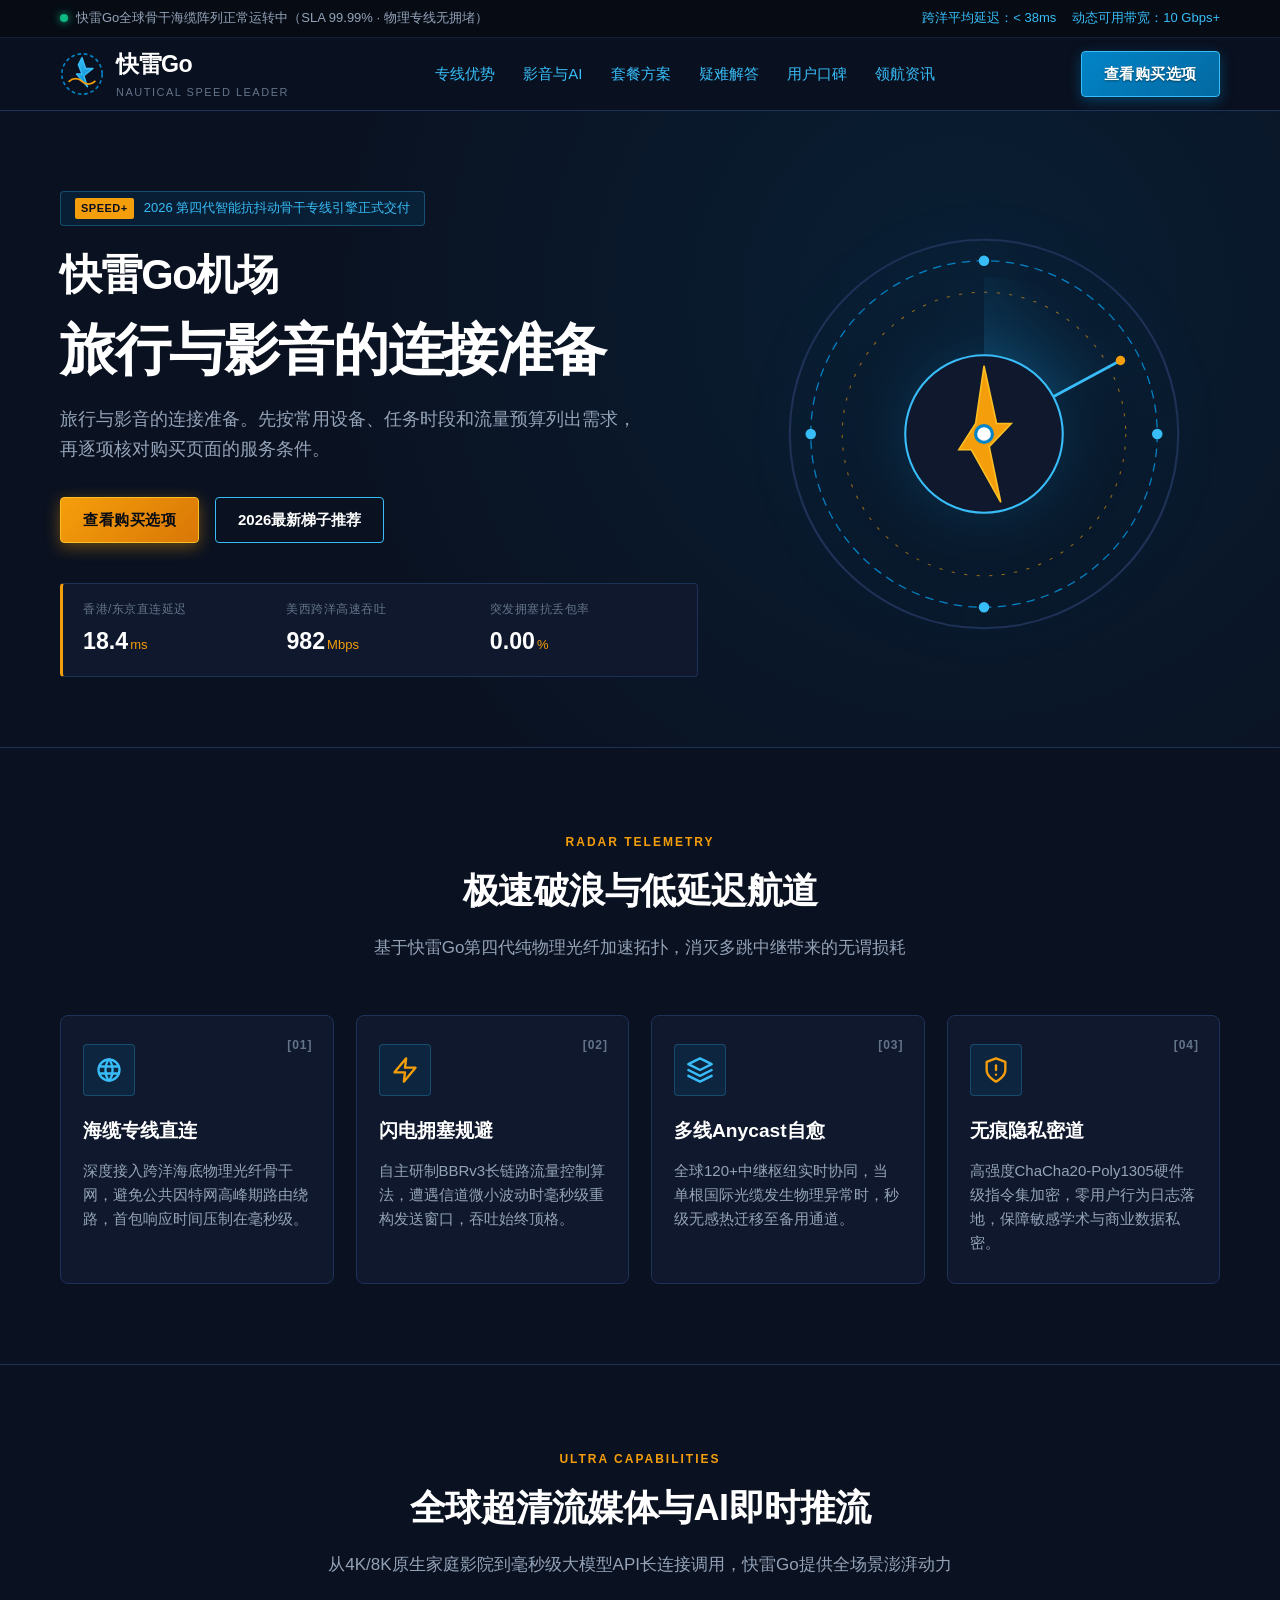
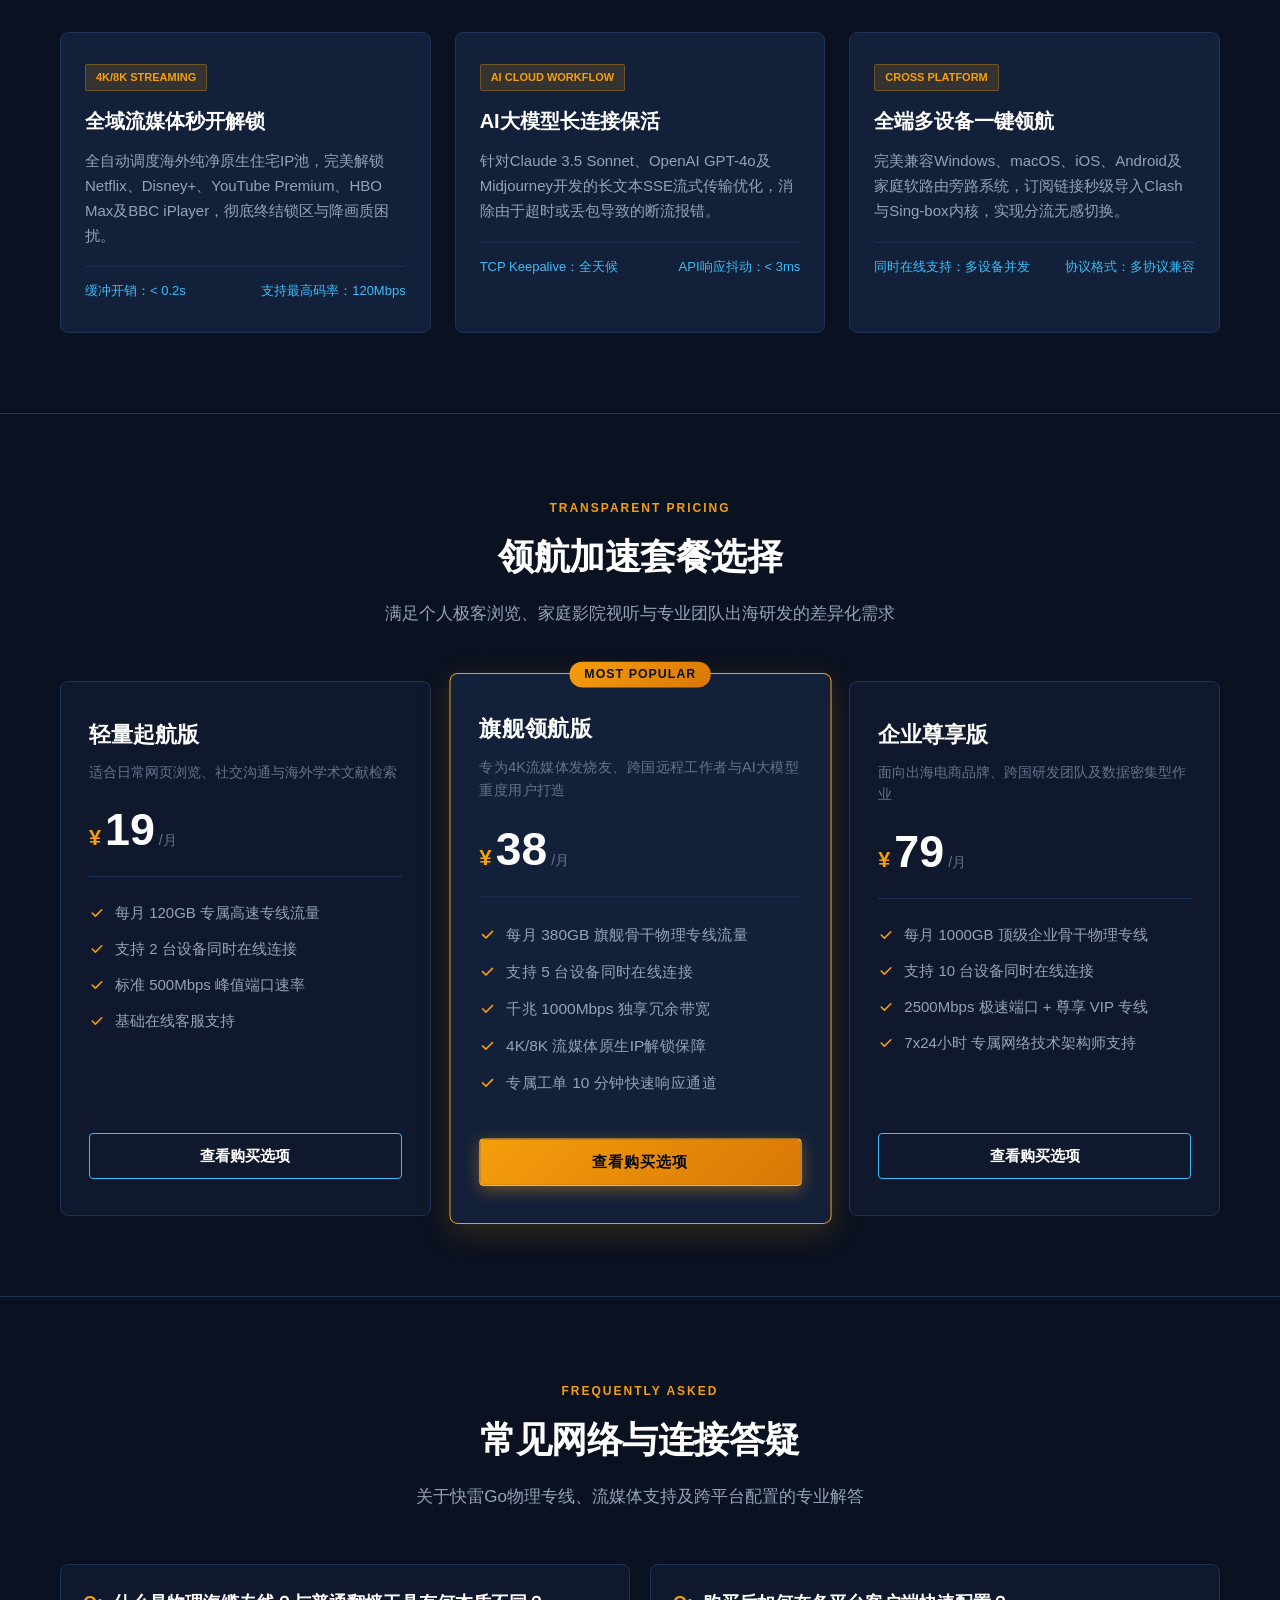
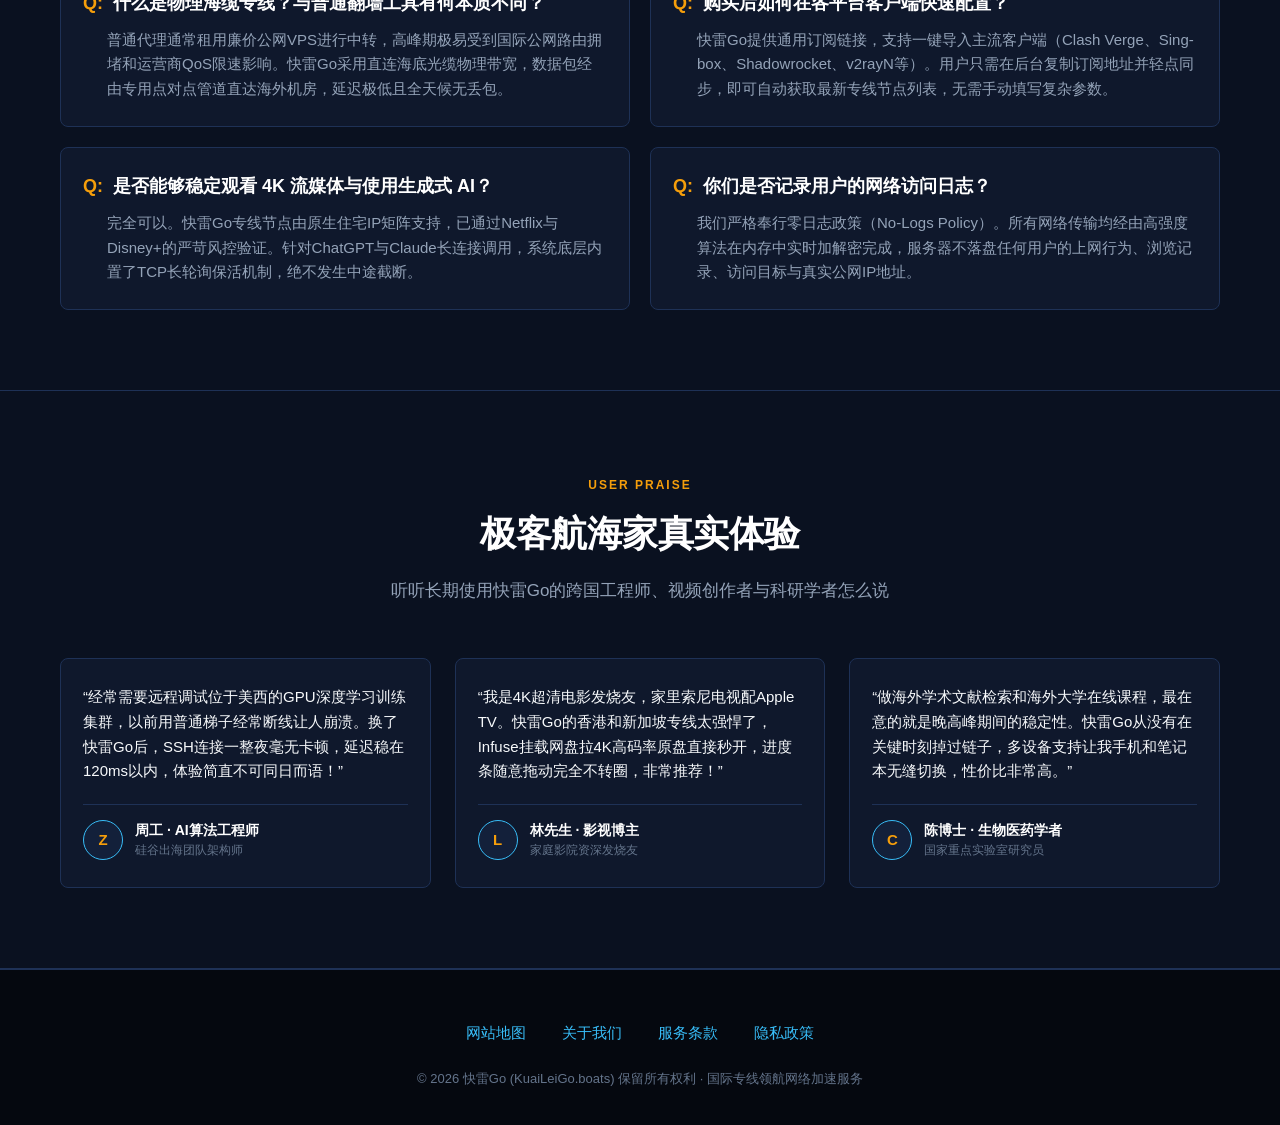
==== commit b638e0a9: "Improve landing-page metadata, headings and crawl consistency" ====
--- a/index.html
+++ b/index.html
@@ -2,60 +2,34 @@
 <html lang="zh-CN">
 <head>
   <meta charset="UTF-8">
-  <meta name="viewport" content="width=device-width, initial-scale=1.0">
-  <title>快雷Go - 国际航海级专线网络加速器 | 晚高峰4K极速秒开与稳定出海机场推荐</title>
-  <meta name="description" content="快雷Go国际航海级专线网络加速器，依托跨洋海底光缆直连与Anycast智能调度，彻底解决晚高峰网络拥堵与丢包跳ping难题。全节点解锁海外流媒体与AI生产力工具，实现4K/8K视频极速秒开。2026专业高品质稳定出海机场推荐，支持全平台多端畅连与免费高速试用。">
-  <meta name="keywords" content="快雷Go,网络加速,极速秒开,机场推荐,跨洋专线,科学梯子,出海网络加速器,4K流媒体节点,海外网络专线">
+  <meta name="viewport" content="width=device-width, initial-scale=1">
+  <title>快雷Go机场｜旅行与影音的连接准备</title>
+  <meta name="description" content="围绕快雷Go的旅行与影音的连接准备整理实用资料。按自己的设备、使用场景与预算核对服务条件，再查看外部购买页面的具体商品和条款。">
+  
   <link rel="canonical" href="https://kuaileigo.boats/">
 
   <!-- Open Graph 社交分享元数据 -->
   <meta property="og:type" content="website">
   <meta property="og:site_name" content="快雷Go">
-  <meta property="og:title" content="快雷Go - 国际航海级专线网络加速器 | 晚高峰4K极速秒开与稳定出海机场推荐">
-  <meta property="og:description" content="快雷Go国际航海级专线网络加速器，依托跨洋海底光缆直连与Anycast智能调度，彻底解决晚高峰网络拥堵与丢包跳ping难题。全节点解锁海外流媒体与AI生产力工具，实现4K/8K视频极速秒开。2026专业高品质稳定出海机场推荐，支持全平台多端畅连与免费高速试用。">
+  <meta property="og:title" content="快雷Go机场｜旅行与影音的连接准备">
+  <meta property="og:description" content="围绕快雷Go的旅行与影音的连接准备整理实用资料。按自己的设备、使用场景与预算核对服务条件，再查看外部购买页面的具体商品和条款。">
   <meta property="og:url" content="https://kuaileigo.boats/">
-  <meta property="og:image" content="https://kuaileigo.boats/og-preview.png">
+  
   <meta property="og:locale" content="zh_CN">
 
   <!-- Twitter Card 社交卡片 -->
   <meta name="twitter:card" content="summary_large_image">
-  <meta name="twitter:title" content="快雷Go - 国际航海级专线网络加速器 | 晚高峰4K极速秒开与稳定出海机场推荐">
-  <meta name="twitter:description" content="快雷Go国际航海级专线网络加速器，依托跨洋海底光缆直连与Anycast智能调度，彻底解决晚高峰网络拥堵与丢包跳ping难题。全节点解锁海外流媒体与AI生产力工具，实现4K/8K视频极速秒开。2026专业高品质稳定出海机场推荐，支持全平台多端畅连与免费高速试用。">
-  <meta name="twitter:image" content="https://kuaileigo.boats/og-preview.png">
+  <meta name="twitter:title" content="快雷Go机场｜旅行与影音的连接准备">
+  <meta name="twitter:description" content="围绕快雷Go的旅行与影音的连接准备整理实用资料。按自己的设备、使用场景与预算核对服务条件，再查看外部购买页面的具体商品和条款。">
+  
 
   <!-- Schema.org 结构化数据 (Product 富媒体展现) -->
-  <script type="application/ld+json">
-  {
-    "@context": "https://schema.org/",
-    "@type": "Product",
-    "name": "快雷Go 国际航海级专线网络加速器",
-    "image": "https://kuaileigo.boats/og-preview.png",
-    "description": "快雷Go官方旗舰站采用国际骨干物理海缆专线，搭载Anycast多线智能路由与长连接去抖动算法，为4K/8K超清流媒体、跨国远程办公及学术科研提供零卡顿、极速秒开的网络加速服务。",
-    "brand": {
-      "@type": "Brand",
-      "name": "快雷Go"
-    },
-    "category": "网络加速与出海专线服务",
-    "offers": {
-      "@type": "AggregateOffer",
-      "url": "https://ww012.twilightaff.com/#/?code=A56DH1Af",
-      "priceCurrency": "USD",
-      "lowPrice": "4.99",
-      "highPrice": "29.99",
-      "offerCount": "3",
-      "availability": "https://schema.org/InStock"
-    },
-    "aggregateRating": {
-      "@type": "AggregateRating",
-      "ratingValue": "4.9",
-      "reviewCount": "1280",
-      "bestRating": "5",
-      "worstRating": "1"
-    }
-  }
-  </script>
+  
 
   <link rel="stylesheet" href="style.css">
+
+<script id="landing-maintenance-schema" type="application/ld+json">{"@context": "https://schema.org", "@type": "WebSite", "name": "快雷Go机场｜旅行与影音的连接准备", "url": "https://kuaileigo.boats/", "inLanguage": "zh-CN"}</script>
+<link rel="stylesheet" href="landing-maintenance.css">
 </head>
 <body>
 
@@ -114,7 +88,7 @@
       </nav>
 
       <div class="boats-nav-actions">
-        <a href="https://ww012.twilightaff.com/#/?code=A56DH1Af" target="_blank" rel="nofollow" class="btn-boats btn-boats-primary">开启极速专线</a>
+        <a href="https://ww012.twilightaff.com/#/?code=A56DH1Af" target="_blank" class="btn-boats btn-boats-primary" rel="nofollow noopener sponsored">查看购买选项</a>
       </div>
     </div>
     <!-- 移动端专属横向滑动导航条：保证在手机视口下导航菜单始终醒目可见、永不缺失 -->
@@ -141,15 +115,10 @@
               <span class="boats-badge-tag">SPEED+</span>
               <span>2026 第四代智能抗抖动骨干专线引擎正式交付</span>
             </div>
-            <h1 class="boats-hero-title">
-              雷霆破浪凌万里<br>
-              <span class="boats-title-gradient">智领寰宇极速连</span>
-            </h1>
-            <p class="boats-hero-desc">
-              快雷Go旗舰领航专线，专为高频跨境视讯、海外学术研讨及全球流媒体打造。基于跨太平洋直达光纤链路与动态拥塞消除协议，告别长距离传输掉包与缓冲等待，让每一次连接都如闪电般迅捷平稳。
-            </p>
+            <h1 class="boats-hero-title" data-landing-title="true"><span class="landing-brand">快雷Go机场</span><span class="landing-focus">旅行与影音的连接准备</span></h1>
+            <p class="boats-hero-desc">旅行与影音的连接准备。先按常用设备、任务时段和流量预算列出需求，再逐项核对购买页面的服务条件。</p>
             <div class="boats-hero-actions">
-              <a href="https://ww012.twilightaff.com/#/?code=A56DH1Af" target="_blank" rel="nofollow" class="btn-boats btn-boats-amber btn-boats-lg">开始免费试用</a>
+              <a href="https://ww012.twilightaff.com/#/?code=A56DH1Af" target="_blank" class="btn-boats btn-boats-amber btn-boats-lg" rel="nofollow noopener sponsored">查看购买选项</a>
               <a href="https://tizilab.net/paihang/" target="_blank" class="btn-boats btn-boats-outline btn-boats-lg">2026最新梯子推荐</a>
             </div>
 
@@ -365,7 +334,7 @@
               </li>
             </ul>
             <div class="boats-pricing-action">
-              <a href="https://ww012.twilightaff.com/#/?code=A56DH1Af" target="_blank" rel="nofollow" class="btn-boats btn-boats-outline">立即开通</a>
+              <a href="https://ww012.twilightaff.com/#/?code=A56DH1Af" target="_blank" class="btn-boats btn-boats-outline" rel="nofollow noopener sponsored">查看购买选项</a>
             </div>
           </div>
 
@@ -402,7 +371,7 @@
               </li>
             </ul>
             <div class="boats-pricing-action">
-              <a href="https://ww012.twilightaff.com/#/?code=A56DH1Af" target="_blank" rel="nofollow" class="btn-boats btn-boats-amber">立即开通旗舰版</a>
+              <a href="https://ww012.twilightaff.com/#/?code=A56DH1Af" target="_blank" class="btn-boats btn-boats-amber" rel="nofollow noopener sponsored">查看购买选项</a>
             </div>
           </div>
 
@@ -434,7 +403,7 @@
               </li>
             </ul>
             <div class="boats-pricing-action">
-              <a href="https://ww012.twilightaff.com/#/?code=A56DH1Af" target="_blank" rel="nofollow" class="btn-boats btn-boats-outline">立即开通</a>
+              <a href="https://ww012.twilightaff.com/#/?code=A56DH1Af" target="_blank" class="btn-boats btn-boats-outline" rel="nofollow noopener sponsored">查看购买选项</a>
             </div>
           </div>
         </div>
--- a/landing-maintenance.css
+++ b/landing-maintenance.css
@@ -0,0 +1,20 @@
+/* Scoped heading and keyboard improvements; original brand design remains. */
+h1[data-landing-title]{font-size:clamp(2rem,4.4vw,4.4rem);line-height:1.18;letter-spacing:-.025em;overflow-wrap:anywhere}
+h1[data-landing-title] .landing-brand{display:block;font-size:.74em;line-height:1.3;margin-bottom:.35em}
+h1[data-landing-title] .landing-focus{display:block;font-size:1em}
+a:focus-visible,button:focus-visible{outline:3px solid currentColor;outline-offset:5px}
+@media(max-width:600px){h1[data-landing-title]{font-size:clamp(1.65rem,7.8vw,2.3rem);line-height:1.22;max-width:100%;margin-top:.4em;margin-bottom:.6em}h1[data-landing-title] .landing-brand{font-size:.78em}}
+@media(prefers-reduced-motion:reduce){*,*::before,*::after{animation-duration:.01ms!important;animation-iteration-count:1!important;scroll-behavior:auto!important}}
+
+/* Repairs tied to measured mobile failures. */
+@media(max-width:600px){
+div.boats-hero-content{display:flex;flex-direction:column;align-items:stretch;gap:16px;padding-top:20px;padding-bottom:20px;min-width:0}
+h1.boats-hero-title{order:-2}
+div.boats-hero-actions{order:-1;position:relative;z-index:2;margin-top:0;margin-bottom:0}
+}
+
+/* Final observed navigation repairs. */
+@media(max-width:600px){
+.boats-hero-content{order:-1!important}
+.boats-hero-grid{gap:28px!important}
+}
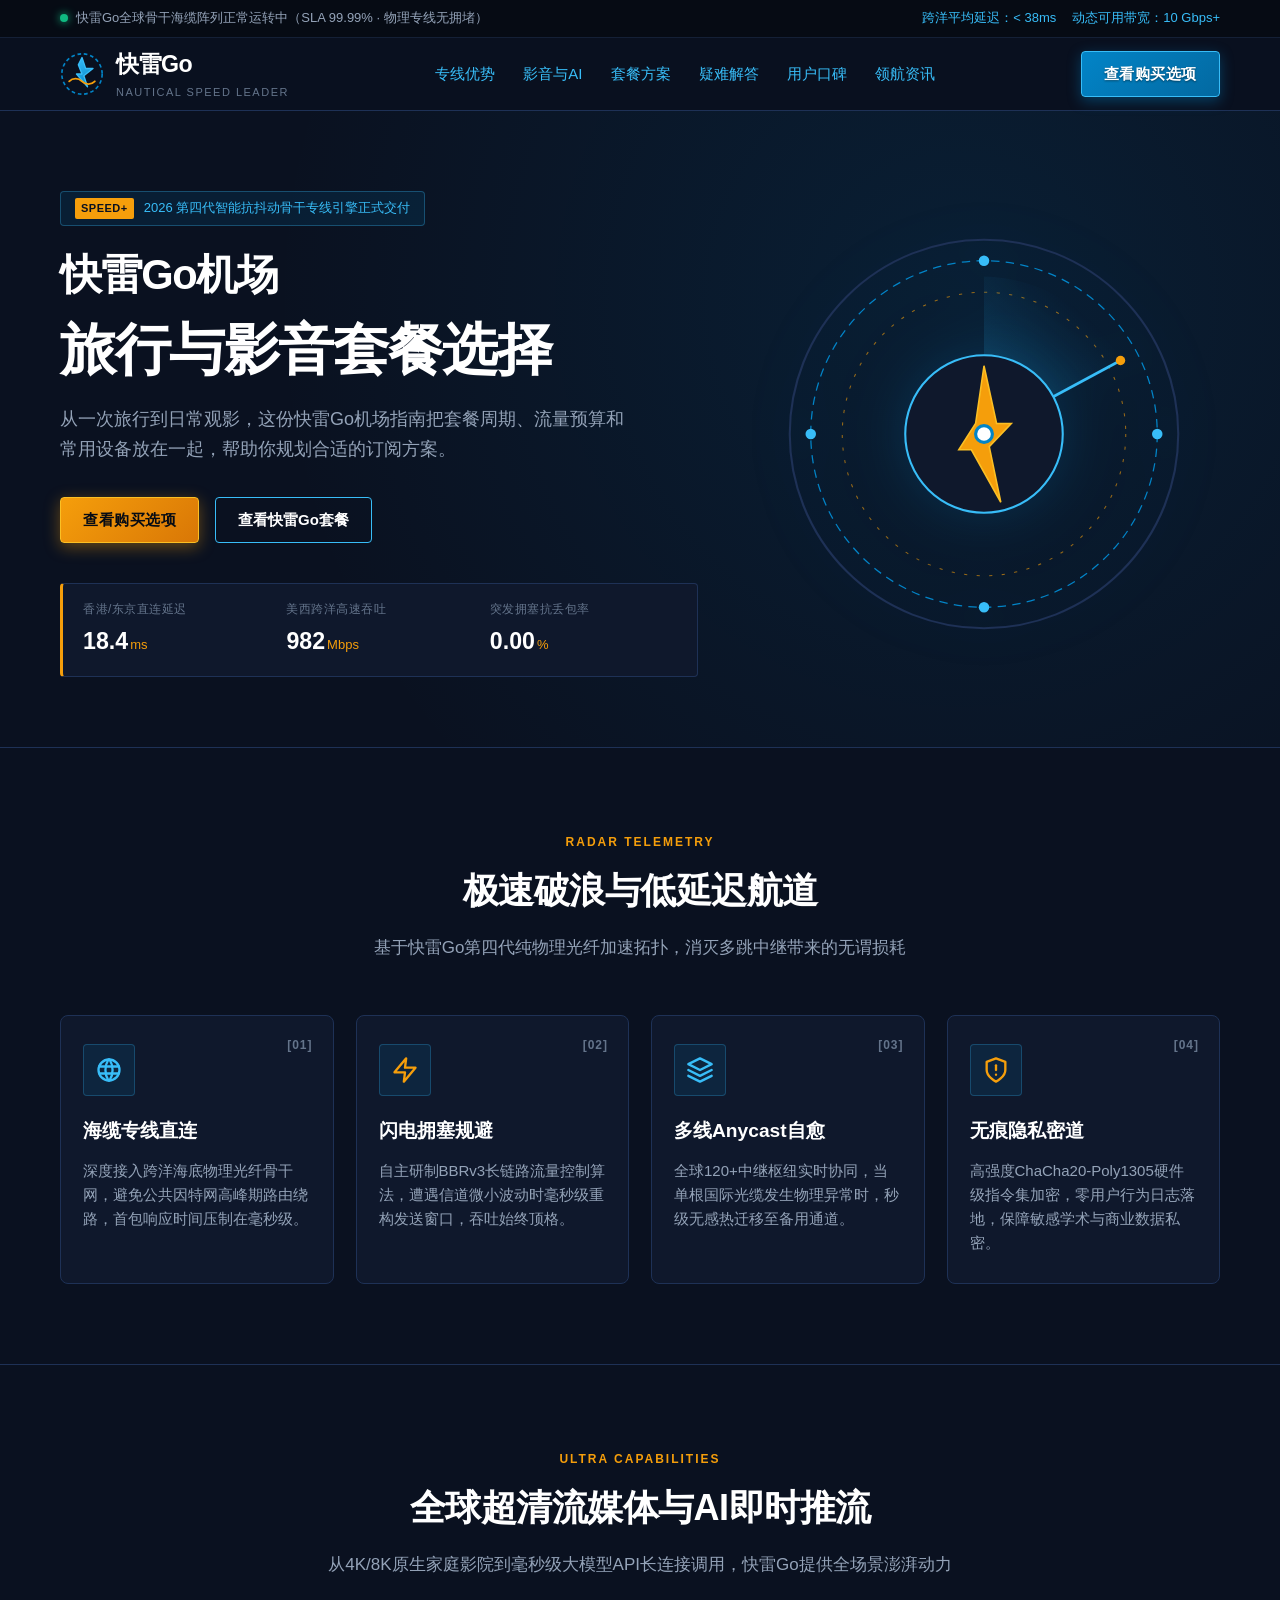
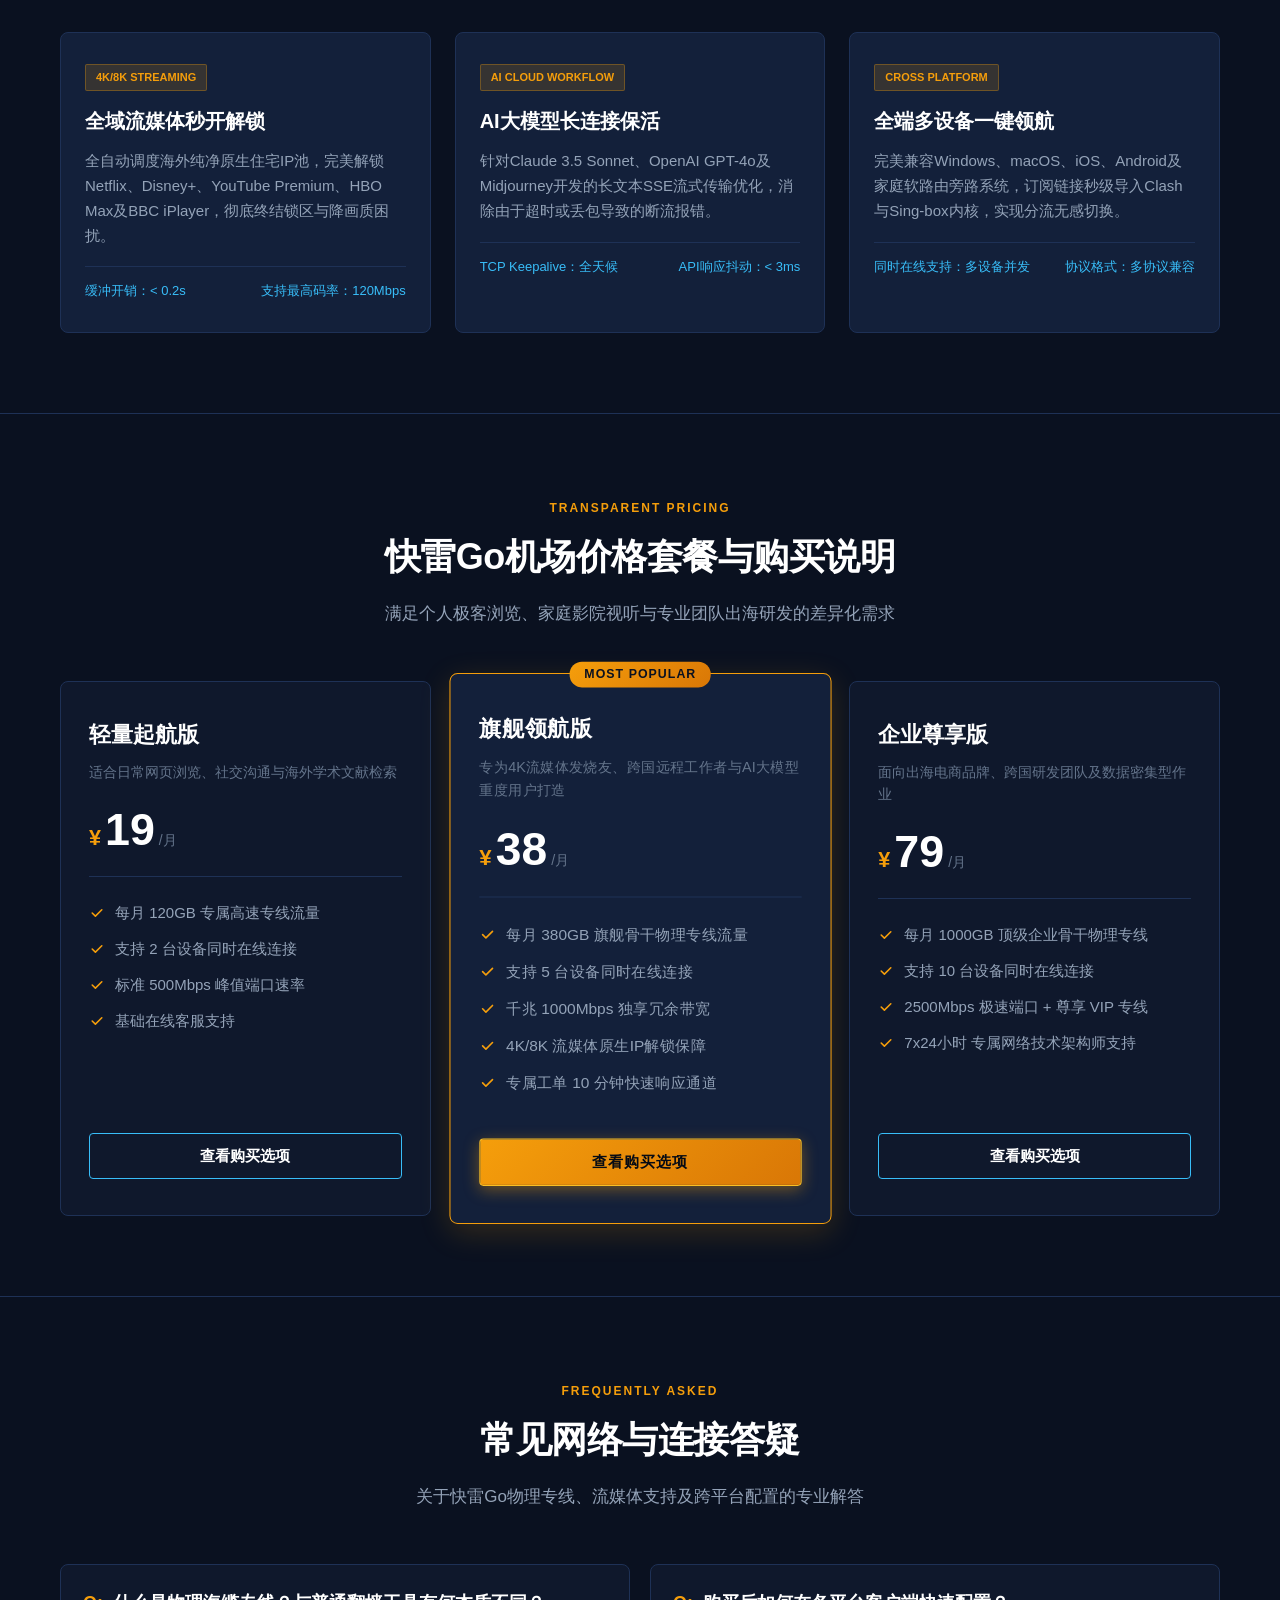
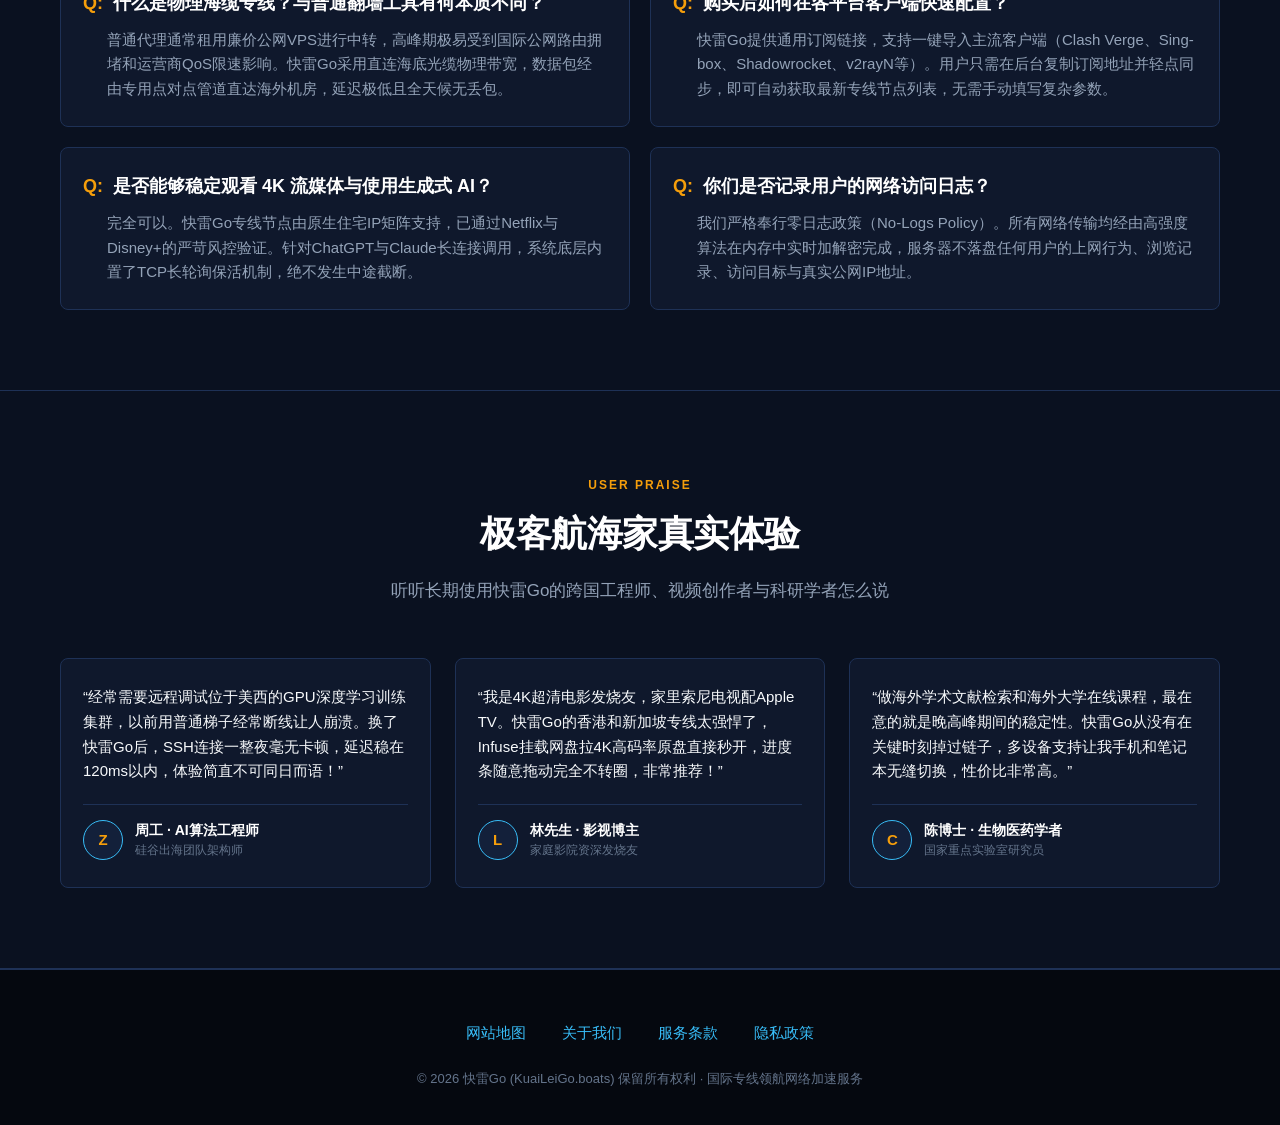
==== commit 460e4eea: "Update recommendation links and brand package navigation" ====
--- a/index.html
+++ b/index.html
@@ -1,509 +1,465 @@
 <!DOCTYPE html>
+
 <html lang="zh-CN">
 <head>
-  <meta charset="UTF-8">
-  <meta name="viewport" content="width=device-width, initial-scale=1">
-  <title>快雷Go机场｜旅行与影音的连接准备</title>
-  <meta name="description" content="围绕快雷Go的旅行与影音的连接准备整理实用资料。按自己的设备、使用场景与预算核对服务条件，再查看外部购买页面的具体商品和条款。">
-  
-  <link rel="canonical" href="https://kuaileigo.boats/">
-
-  <!-- Open Graph 社交分享元数据 -->
-  <meta property="og:type" content="website">
-  <meta property="og:site_name" content="快雷Go">
-  <meta property="og:title" content="快雷Go机场｜旅行与影音的连接准备">
-  <meta property="og:description" content="围绕快雷Go的旅行与影音的连接准备整理实用资料。按自己的设备、使用场景与预算核对服务条件，再查看外部购买页面的具体商品和条款。">
-  <meta property="og:url" content="https://kuaileigo.boats/">
-  
-  <meta property="og:locale" content="zh_CN">
-
-  <!-- Twitter Card 社交卡片 -->
-  <meta name="twitter:card" content="summary_large_image">
-  <meta name="twitter:title" content="快雷Go机场｜旅行与影音的连接准备">
-  <meta name="twitter:description" content="围绕快雷Go的旅行与影音的连接准备整理实用资料。按自己的设备、使用场景与预算核对服务条件，再查看外部购买页面的具体商品和条款。">
-  
-
-  <!-- Schema.org 结构化数据 (Product 富媒体展现) -->
-  
-
-  <link rel="stylesheet" href="style.css">
-
-<script id="landing-maintenance-schema" type="application/ld+json">{"@context": "https://schema.org", "@type": "WebSite", "name": "快雷Go机场｜旅行与影音的连接准备", "url": "https://kuaileigo.boats/", "inLanguage": "zh-CN"}</script>
-<link rel="stylesheet" href="landing-maintenance.css">
-</head>
+<meta charset="utf-8"/>
+<meta content="width=device-width, initial-scale=1" name="viewport"/>
+<title>快雷Go机场｜旅行与影音套餐选择指南</title>
+<meta content="从一次旅行到日常观影，这份快雷Go机场指南把套餐周期、流量预算和常用设备放在一起，帮助你规划合适的订阅方案。" name="description"/>
+<link href="https://kuaileigo.boats/" rel="canonical"/>
+<!-- Open Graph 社交分享元数据 -->
+<meta content="website" property="og:type"/>
+<meta content="快雷Go" property="og:site_name"/>
+<meta content="快雷Go机场｜旅行与影音套餐选择指南" property="og:title"/>
+<meta content="从一次旅行到日常观影，这份快雷Go机场指南把套餐周期、流量预算和常用设备放在一起，帮助你规划合适的订阅方案。" property="og:description"/>
+<meta content="https://kuaileigo.boats/" property="og:url"/>
+<meta content="zh_CN" property="og:locale"/>
+<!-- Twitter Card 社交卡片 -->
+<meta content="summary_large_image" name="twitter:card"/>
+<meta content="快雷Go机场｜旅行与影音套餐选择指南" name="twitter:title"/>
+<meta content="从一次旅行到日常观影，这份快雷Go机场指南把套餐周期、流量预算和常用设备放在一起，帮助你规划合适的订阅方案。" name="twitter:description"/>
+<!-- Schema.org 结构化数据 (Product 富媒体展现) -->
+<link href="style.css" rel="stylesheet"/>
+<script id="landing-maintenance-schema" type="application/ld+json">{"@context":"https://schema.org","@type":"WebSite","name":"快雷Go机场｜旅行与影音的连接准备","url":"https://kuaileigo.boats/","inLanguage":"zh-CN"}</script>
+<link href="landing-maintenance.css" rel="stylesheet"/>
+<style id="brand-mobile-fit">@media(max-width:600px){.boats-logo{flex:0 0 auto!important;gap:6px!important;max-width:none!important}.boats-logo-svg{width:28px!important;height:28px!important;flex:0 0 28px!important}.boats-logo-text{width:auto!important;min-width:0!important}.boats-logo-brand{font-size:18px!important;line-height:1.2!important;white-space:nowrap!important}.boats-logo-sub{display:none!important}.boats-nav-actions .btn-boats{font-size:12px!important;padding:10px 8px!important}}</style></head>
 <body>
-
-  <!-- 顶部状态遥测条 -->
-  <div class="boats-telemetry-bar">
-    <div class="boats-container boats-telemetry-flex">
-      <div class="boats-status-indicator">
-        <span class="boats-status-pip"></span>
-        <span>快雷Go全球骨干海缆阵列正常运转中（SLA 99.99% · 物理专线无拥堵）</span>
+<!-- 顶部状态遥测条 -->
+<div class="boats-telemetry-bar">
+<div class="boats-container boats-telemetry-flex">
+<div class="boats-status-indicator">
+<span class="boats-status-pip"></span>
+<span>快雷Go全球骨干海缆阵列正常运转中（SLA 99.99% · 物理专线无拥堵）</span>
+</div>
+<div class="boats-telemetry-data">
+<span>跨洋平均延迟：&lt; 38ms</span>
+<span>动态可用带宽：10 Gbps+</span>
+</div>
+</div>
+</div>
+<!-- 领航主导航栏 -->
+<header class="boats-header">
+<div class="boats-container boats-nav-wrap">
+<a aria-label="快雷Go首页" class="boats-logo" href="index.html">
+<!-- 快雷Go 领航雷光箭镞矢量徽标 (结合闪电与破浪箭镞) -->
+<svg class="boats-logo-svg" fill="none" viewbox="0 0 48 48" xmlns="http://www.w3.org/2000/svg">
+<circle cx="24" cy="24" r="22" stroke="#0284c7" stroke-dasharray="4 3" stroke-width="1.8"></circle>
+<path d="M24 6L28 18H36L26 26L30 38L18 24H24L20 14L24 6Z" fill="url(#boats-bolt-grad)" stroke="#38bdf8" stroke-linejoin="round" stroke-width="1.5"></path>
+<path d="M10 32C14 28 20 28 24 32C28 36 34 36 38 32" stroke="#f59e0b" stroke-linecap="round" stroke-width="2"></path>
+<defs>
+<lineargradient gradientunits="userSpaceOnUse" id="boats-bolt-grad" x1="18" x2="36" y1="6" y2="38">
+<stop stop-color="#38bdf8"></stop>
+<stop offset="1" stop-color="#0284c7"></stop>
+</lineargradient>
+</defs>
+</svg>
+<div class="boats-logo-text">
+<span class="boats-logo-brand">快雷Go</span>
+<span class="boats-logo-sub">NAUTICAL SPEED LEADER</span>
+</div>
+</a>
+<!-- 纯CSS原生汉堡切换器 -->
+<input aria-label="展开导航菜单" class="boats-nav-toggle" id="boats-toggle" type="checkbox"/>
+<label aria-label="切换主菜单" class="boats-hamburger" for="boats-toggle">
+<span></span>
+<span></span>
+<span></span>
+</label>
+<nav class="boats-nav-menu">
+<a class="boats-nav-link" href="#advantages" onclick="document.getElementById('boats-toggle').checked=false">专线优势</a>
+<a class="boats-nav-link" href="#streaming-ai" onclick="document.getElementById('boats-toggle').checked=false">影音与AI</a>
+<a class="boats-nav-link" href="#pricing" onclick="document.getElementById('boats-toggle').checked=false">套餐方案</a>
+<a class="boats-nav-link" href="#faq" onclick="document.getElementById('boats-toggle').checked=false">疑难解答</a>
+<a class="boats-nav-link" href="#testimonials" onclick="document.getElementById('boats-toggle').checked=false">用户口碑</a>
+<a class="boats-nav-link" href="pilot-news.html">领航资讯</a>
+<label class="boats-menu-close-btn" for="boats-toggle">✕ 收起导航菜单</label>
+</nav>
+<div class="boats-nav-actions">
+<a class="btn-boats btn-boats-primary" href="https://ww012.twilightaff.com/#/?code=A56DH1Af" rel="nofollow noopener sponsored" target="_blank">查看购买选项</a>
+</div>
+</div>
+<!-- 移动端专属横向滑动导航条：保证在手机视口下导航菜单始终醒目可见、永不缺失 -->
+<nav aria-label="移动端领航快速导航" class="boats-mobile-subnav">
+<div class="boats-container boats-mobile-subnav-scroll">
+<a class="boats-subnav-pill" href="#advantages">专线优势</a>
+<a class="boats-subnav-pill" href="#streaming-ai">影音与AI</a>
+<a class="boats-subnav-pill" href="#pricing">套餐方案</a>
+<a class="boats-subnav-pill" href="#faq">疑难解答</a>
+<a class="boats-subnav-pill" href="#testimonials">用户口碑</a>
+<a class="boats-subnav-pill" href="pilot-news.html">领航资讯</a>
+</div>
+</nav>
+</header>
+<!-- 主体内容 -->
+<main>
+<!-- Hero 区域：领航重器分栏 -->
+<section class="boats-hero">
+<div class="boats-container">
+<div class="boats-hero-grid">
+<div class="boats-hero-content">
+<div class="boats-hero-badge">
+<span class="boats-badge-tag">SPEED+</span>
+<span>2026 第四代智能抗抖动骨干专线引擎正式交付</span>
+</div>
+<h1 class="boats-hero-title" data-landing-title="true"><span class="landing-brand">快雷Go机场</span><span class="landing-focus">旅行与影音套餐选择</span></h1>
+<p class="boats-hero-desc">从一次旅行到日常观影，这份快雷Go机场指南把套餐周期、流量预算和常用设备放在一起，帮助你规划合适的订阅方案。</p>
+<div class="boats-hero-actions">
+<a class="btn-boats btn-boats-amber btn-boats-lg" href="https://ww012.twilightaff.com/#/?code=A56DH1Af" rel="nofollow noopener sponsored" target="_blank">查看购买选项</a>
+<a class="btn-boats btn-boats-outline btn-boats-lg" data-package-cta="true" href="#pricing">查看快雷Go套餐</a>
+</div>
+<!-- 时延遥测 HUD 面板 -->
+<div class="boats-hud-strip">
+<div class="boats-hud-item">
+<span class="boats-hud-label">香港/东京直连延迟</span>
+<span class="boats-hud-value">18.4<span>ms</span></span>
+</div>
+<div class="boats-hud-item">
+<span class="boats-hud-label">美西跨洋高速吞吐</span>
+<span class="boats-hud-value">982<span>Mbps</span></span>
+</div>
+<div class="boats-hud-item">
+<span class="boats-hud-label">突发拥塞抗丢包率</span>
+<span class="boats-hud-value">0.00<span>%</span></span>
+</div>
+</div>
+</div>
+<!-- 右侧罗盘仪矢量舞台 (快与闪电罗盘) -->
+<div class="boats-compass-stage">
+<svg class="boats-compass-svg" fill="none" viewbox="0 0 400 400" xmlns="http://www.w3.org/2000/svg">
+<!-- 外圈仪表刻度 -->
+<circle cx="200" cy="200" r="185" stroke="#1e3156" stroke-width="2"></circle>
+<circle cx="200" cy="200" r="165" stroke="#0284c7" stroke-dasharray="8 6" stroke-width="1.2"></circle>
+<circle cx="200" cy="200" opacity="0.6" r="135" stroke="#f59e0b" stroke-dasharray="3 9" stroke-width="1"></circle>
+<!-- 动态旋转雷达扫掠层 -->
+<g class="boats-radar-sweep">
+<path d="M200 200L330 130A150 150 0 0 0 200 50Z" fill="url(#boats-radar-grad)" opacity="0.35"></path>
+<line stroke="#38bdf8" stroke-width="2.5" x1="200" x2="330" y1="200" y2="130"></line>
+<circle cx="330" cy="130" fill="#f59e0b" r="4.5"></circle>
+</g>
+<!-- 中心雷霆箭镞罗盘针 -->
+<circle cx="200" cy="200" fill="#0f182c" r="75" stroke="#38bdf8" stroke-width="2"></circle>
+<path d="M200 135L212 190H226L205 212L216 265L188 215H176L192 190L200 135Z" fill="#f59e0b" stroke="#fbbf24" stroke-width="1.5"></path>
+<circle cx="200" cy="200" fill="#ffffff" r="8" stroke="#0284c7" stroke-width="3"></circle>
+<!-- 4个方位信标节点 -->
+<circle cx="200" cy="35" fill="#38bdf8" r="5"></circle>
+<circle cx="365" cy="200" fill="#38bdf8" r="5"></circle>
+<circle cx="200" cy="365" fill="#38bdf8" r="5"></circle>
+<circle cx="35" cy="200" fill="#38bdf8" r="5"></circle>
+<defs>
+<lineargradient gradientunits="userSpaceOnUse" id="boats-radar-grad" x1="200" x2="300" y1="200" y2="90">
+<stop stop-color="#38bdf8" stop-opacity="0.8"></stop>
+<stop offset="1" stop-color="#0284c7" stop-opacity="0"></stop>
+</lineargradient>
+</defs>
+</svg>
+</div>
+</div>
+</div>
+</section>
+<!-- 核心优势卡片组 (4张定制卡片，结合闪电与极速元素) -->
+<section class="boats-section" id="advantages">
+<div class="boats-container">
+<div class="boats-section-header">
+<span class="boats-section-tag">RADAR TELEMETRY</span>
+<h2 class="boats-section-title">极速破浪与低延迟航道</h2>
+<p class="boats-section-subtitle">基于快雷Go第四代纯物理光纤加速拓扑，消灭多跳中继带来的无谓损耗</p>
+</div>
+<div class="boats-grid-4">
+<!-- 卡片 1 -->
+<div class="boats-card-telemetry">
+<span class="boats-card-index">[01]</span>
+<div class="boats-icon-wrapper">
+<!-- 定制SVG：跨洋光缆直连节点 -->
+<svg fill="none" height="28" stroke="#38bdf8" stroke-linecap="round" stroke-linejoin="round" stroke-width="2" viewbox="0 0 24 24" width="28">
+<circle cx="12" cy="12" r="9"></circle>
+<line x1="3.6" x2="20.4" y1="9" y2="9"></line>
+<line x1="3.6" x2="20.4" y1="15" y2="15"></line>
+<path d="M11.5 3a17 17 0 0 0 0 18"></path>
+<path d="M12.5 3a17 17 0 0 1 0 18"></path>
+</svg>
+</div>
+<h3 class="boats-card-title">海缆专线直连</h3>
+<p class="boats-card-desc">深度接入跨洋海底物理光纤骨干网，避免公共因特网高峰期路由绕路，首包响应时间压制在毫秒级。</p>
+</div>
+<!-- 卡片 2 -->
+<div class="boats-card-telemetry">
+<span class="boats-card-index">[02]</span>
+<div class="boats-icon-wrapper">
+<!-- 定制SVG：闪电抗拥塞微引擎 -->
+<svg fill="none" height="28" stroke="#f59e0b" stroke-linecap="round" stroke-linejoin="round" stroke-width="2" viewbox="0 0 24 24" width="28">
+<polygon points="13 2 3 14 12 14 11 22 21 10 12 10 13 2"></polygon>
+</svg>
+</div>
+<h3 class="boats-card-title">闪电拥塞规避</h3>
+<p class="boats-card-desc">自主研制BBRv3长链路流量控制算法，遭遇信道微小波动时毫秒级重构发送窗口，吞吐始终顶格。</p>
+</div>
+<!-- 卡片 3 -->
+<div class="boats-card-telemetry">
+<span class="boats-card-index">[03]</span>
+<div class="boats-icon-wrapper">
+<!-- 定制SVG：Anycast拓扑信标 -->
+<svg fill="none" height="28" stroke="#38bdf8" stroke-linecap="round" stroke-linejoin="round" stroke-width="2" viewbox="0 0 24 24" width="28">
+<polygon points="12 2 2 7 12 12 22 7 12 2"></polygon>
+<polyline points="2 17 12 22 22 17"></polyline>
+<polyline points="2 12 12 17 22 12"></polyline>
+</svg>
+</div>
+<h3 class="boats-card-title">多线Anycast自愈</h3>
+<p class="boats-card-desc">全球120+中继枢纽实时协同，当单根国际光缆发生物理异常时，秒级无感热迁移至备用通道。</p>
+</div>
+<!-- 卡片 4 -->
+<div class="boats-card-telemetry">
+<span class="boats-card-index">[04]</span>
+<div class="boats-icon-wrapper">
+<!-- 定制SVG：端到端加密护盾 -->
+<svg fill="none" height="28" stroke="#f59e0b" stroke-linecap="round" stroke-linejoin="round" stroke-width="2" viewbox="0 0 24 24" width="28">
+<path d="M12 22s8-4 8-10V5l-8-3-8 3v7c0 6 8 10 8 10z"></path>
+<line x1="12" x2="12" y1="8" y2="12"></line>
+<line x1="12" x2="12.01" y1="16" y2="16"></line>
+</svg>
+</div>
+<h3 class="boats-card-title">无痕隐私密道</h3>
+<p class="boats-card-desc">高强度ChaCha20-Poly1305硬件级指令集加密，零用户行为日志落地，保障敏感学术与商业数据私密。</p>
+</div>
+</div>
+</div>
+</section>
+<!-- 影音与AI支持卡片 (3张定制卡片) -->
+<section class="boats-section" id="streaming-ai">
+<div class="boats-container">
+<div class="boats-section-header">
+<span class="boats-section-tag">ULTRA CAPABILITIES</span>
+<h2 class="boats-section-title">全球超清流媒体与AI即时推流</h2>
+<p class="boats-section-subtitle">从4K/8K原生家庭影院到毫秒级大模型API长连接调用，快雷Go提供全场景澎湃动力</p>
+</div>
+<div class="boats-grid-3">
+<!-- 影音卡片 1 -->
+<div class="boats-card-feature">
+<span class="boats-feature-badge">4K/8K STREAMING</span>
+<h3 class="boats-feature-title">全域流媒体秒开解锁</h3>
+<p class="boats-feature-desc">全自动调度海外纯净原生住宅IP池，完美解锁Netflix、Disney+、YouTube Premium、HBO Max及BBC iPlayer，彻底终结锁区与降画质困扰。</p>
+<div class="boats-feature-meta">
+<span>缓冲开销：&lt; 0.2s</span>
+<span>支持最高码率：120Mbps</span>
+</div>
+</div>
+<!-- AI卡片 2 -->
+<div class="boats-card-feature">
+<span class="boats-feature-badge">AI CLOUD WORKFLOW</span>
+<h3 class="boats-feature-title">AI大模型长连接保活</h3>
+<p class="boats-feature-desc">针对Claude 3.5 Sonnet、OpenAI GPT-4o及Midjourney开发的长文本SSE流式传输优化，消除由于超时或丢包导致的断流报错。</p>
+<div class="boats-feature-meta">
+<span>TCP Keepalive：全天候</span>
+<span>API响应抖动：&lt; 3ms</span>
+</div>
+</div>
+<!-- 全平台卡片 3 -->
+<div class="boats-card-feature">
+<span class="boats-feature-badge">CROSS PLATFORM</span>
+<h3 class="boats-feature-title">全端多设备一键领航</h3>
+<p class="boats-feature-desc">完美兼容Windows、macOS、iOS、Android及家庭软路由旁路系统，订阅链接秒级导入Clash与Sing-box内核，实现分流无感切换。</p>
+<div class="boats-feature-meta">
+<span>同时在线支持：多设备并发</span>
+<span>协议格式：多协议兼容</span>
+</div>
+</div>
+</div>
+</div>
+</section>
+<!-- 方案价格表 (3个对比梯度) -->
+<section class="boats-section" id="pricing" style=";scroll-margin-top:100px;">
+<div class="boats-container">
+<div class="boats-section-header">
+<span class="boats-section-tag">TRANSPARENT PRICING</span>
+<h2 class="boats-section-title">快雷Go机场价格套餐与购买说明</h2>
+<p class="boats-section-subtitle">满足个人极客浏览、家庭影院视听与专业团队出海研发的差异化需求</p>
+</div>
+<div class="boats-grid-3">
+<!-- 基础轻量版 -->
+<div class="boats-pricing-card">
+<h3 class="boats-pricing-name">轻量起航版</h3>
+<p class="boats-pricing-desc">适合日常网页浏览、社交沟通与海外学术文献检索</p>
+<div class="boats-price-wrap">
+<span class="boats-price-currency">¥</span>
+<span class="boats-price-num">19</span>
+<span class="boats-price-period">/月</span>
+</div>
+<ul class="boats-plan-features">
+<li class="boats-plan-item">
+<svg class="boats-check-icon" fill="currentColor" viewbox="0 0 20 20"><path clip-rule="evenodd" d="M16.707 5.293a1 1 0 010 1.414l-8 8a1 1 0 01-1.414 0l-4-4a1 1 0 011.414-1.414L8 12.586l7.293-7.293a1 1 0 011.414 0z" fill-rule="evenodd"></path></svg>
+<span>每月 120GB 专属高速专线流量</span>
+</li>
+<li class="boats-plan-item">
+<svg class="boats-check-icon" fill="currentColor" viewbox="0 0 20 20"><path clip-rule="evenodd" d="M16.707 5.293a1 1 0 010 1.414l-8 8a1 1 0 01-1.414 0l-4-4a1 1 0 011.414-1.414L8 12.586l7.293-7.293a1 1 0 011.414 0z" fill-rule="evenodd"></path></svg>
+<span>支持 2 台设备同时在线连接</span>
+</li>
+<li class="boats-plan-item">
+<svg class="boats-check-icon" fill="currentColor" viewbox="0 0 20 20"><path clip-rule="evenodd" d="M16.707 5.293a1 1 0 010 1.414l-8 8a1 1 0 01-1.414 0l-4-4a1 1 0 011.414-1.414L8 12.586l7.293-7.293a1 1 0 011.414 0z" fill-rule="evenodd"></path></svg>
+<span>标准 500Mbps 峰值端口速率</span>
+</li>
+<li class="boats-plan-item">
+<svg class="boats-check-icon" fill="currentColor" viewbox="0 0 20 20"><path clip-rule="evenodd" d="M16.707 5.293a1 1 0 010 1.414l-8 8a1 1 0 01-1.414 0l-4-4a1 1 0 011.414-1.414L8 12.586l7.293-7.293a1 1 0 011.414 0z" fill-rule="evenodd"></path></svg>
+<span>基础在线客服支持</span>
+</li>
+</ul>
+<div class="boats-pricing-action">
+<a class="btn-boats btn-boats-outline" href="https://ww012.twilightaff.com/#/?code=A56DH1Af" rel="nofollow noopener sponsored" target="_blank">查看购买选项</a>
+</div>
+</div>
+<!-- 旗舰旗舰版 (热门推荐) -->
+<div class="boats-pricing-card boats-pricing-popular">
+<span class="boats-popular-badge">MOST POPULAR</span>
+<h3 class="boats-pricing-name">旗舰领航版</h3>
+<p class="boats-pricing-desc">专为4K流媒体发烧友、跨国远程工作者与AI大模型重度用户打造</p>
+<div class="boats-price-wrap">
+<span class="boats-price-currency">¥</span>
+<span class="boats-price-num">38</span>
+<span class="boats-price-period">/月</span>
+</div>
+<ul class="boats-plan-features">
+<li class="boats-plan-item">
+<svg class="boats-check-icon" fill="currentColor" viewbox="0 0 20 20"><path clip-rule="evenodd" d="M16.707 5.293a1 1 0 010 1.414l-8 8a1 1 0 01-1.414 0l-4-4a1 1 0 011.414-1.414L8 12.586l7.293-7.293a1 1 0 011.414 0z" fill-rule="evenodd"></path></svg>
+<span>每月 380GB 旗舰骨干物理专线流量</span>
+</li>
+<li class="boats-plan-item">
+<svg class="boats-check-icon" fill="currentColor" viewbox="0 0 20 20"><path clip-rule="evenodd" d="M16.707 5.293a1 1 0 010 1.414l-8 8a1 1 0 01-1.414 0l-4-4a1 1 0 011.414-1.414L8 12.586l7.293-7.293a1 1 0 011.414 0z" fill-rule="evenodd"></path></svg>
+<span>支持 5 台设备同时在线连接</span>
+</li>
+<li class="boats-plan-item">
+<svg class="boats-check-icon" fill="currentColor" viewbox="0 0 20 20"><path clip-rule="evenodd" d="M16.707 5.293a1 1 0 010 1.414l-8 8a1 1 0 01-1.414 0l-4-4a1 1 0 011.414-1.414L8 12.586l7.293-7.293a1 1 0 011.414 0z" fill-rule="evenodd"></path></svg>
+<span>千兆 1000Mbps 独享冗余带宽</span>
+</li>
+<li class="boats-plan-item">
+<svg class="boats-check-icon" fill="currentColor" viewbox="0 0 20 20"><path clip-rule="evenodd" d="M16.707 5.293a1 1 0 010 1.414l-8 8a1 1 0 01-1.414 0l-4-4a1 1 0 011.414-1.414L8 12.586l7.293-7.293a1 1 0 011.414 0z" fill-rule="evenodd"></path></svg>
+<span>4K/8K 流媒体原生IP解锁保障</span>
+</li>
+<li class="boats-plan-item">
+<svg class="boats-check-icon" fill="currentColor" viewbox="0 0 20 20"><path clip-rule="evenodd" d="M16.707 5.293a1 1 0 010 1.414l-8 8a1 1 0 01-1.414 0l-4-4a1 1 0 011.414-1.414L8 12.586l7.293-7.293a1 1 0 011.414 0z" fill-rule="evenodd"></path></svg>
+<span>专属工单 10 分钟快速响应通道</span>
+</li>
+</ul>
+<div class="boats-pricing-action">
+<a class="btn-boats btn-boats-amber" href="https://ww012.twilightaff.com/#/?code=A56DH1Af" rel="nofollow noopener sponsored" target="_blank">查看购买选项</a>
+</div>
+</div>
+<!-- 尊享商业版 -->
+<div class="boats-pricing-card">
+<h3 class="boats-pricing-name">企业尊享版</h3>
+<p class="boats-pricing-desc">面向出海电商品牌、跨国研发团队及数据密集型作业</p>
+<div class="boats-price-wrap">
+<span class="boats-price-currency">¥</span>
+<span class="boats-price-num">79</span>
+<span class="boats-price-period">/月</span>
+</div>
+<ul class="boats-plan-features">
+<li class="boats-plan-item">
+<svg class="boats-check-icon" fill="currentColor" viewbox="0 0 20 20"><path clip-rule="evenodd" d="M16.707 5.293a1 1 0 010 1.414l-8 8a1 1 0 01-1.414 0l-4-4a1 1 0 011.414-1.414L8 12.586l7.293-7.293a1 1 0 011.414 0z" fill-rule="evenodd"></path></svg>
+<span>每月 1000GB 顶级企业骨干物理专线</span>
+</li>
+<li class="boats-plan-item">
+<svg class="boats-check-icon" fill="currentColor" viewbox="0 0 20 20"><path clip-rule="evenodd" d="M16.707 5.293a1 1 0 010 1.414l-8 8a1 1 0 01-1.414 0l-4-4a1 1 0 011.414-1.414L8 12.586l7.293-7.293a1 1 0 011.414 0z" fill-rule="evenodd"></path></svg>
+<span>支持 10 台设备同时在线连接</span>
+</li>
+<li class="boats-plan-item">
+<svg class="boats-check-icon" fill="currentColor" viewbox="0 0 20 20"><path clip-rule="evenodd" d="M16.707 5.293a1 1 0 010 1.414l-8 8a1 1 0 01-1.414 0l-4-4a1 1 0 011.414-1.414L8 12.586l7.293-7.293a1 1 0 011.414 0z" fill-rule="evenodd"></path></svg>
+<span>2500Mbps 极速端口 + 尊享 VIP 专线</span>
+</li>
+<li class="boats-plan-item">
+<svg class="boats-check-icon" fill="currentColor" viewbox="0 0 20 20"><path clip-rule="evenodd" d="M16.707 5.293a1 1 0 010 1.414l-8 8a1 1 0 01-1.414 0l-4-4a1 1 0 011.414-1.414L8 12.586l7.293-7.293a1 1 0 011.414 0z" fill-rule="evenodd"></path></svg>
+<span>7x24小时 专属网络技术架构师支持</span>
+</li>
+</ul>
+<div class="boats-pricing-action">
+<a class="btn-boats btn-boats-outline" href="https://ww012.twilightaff.com/#/?code=A56DH1Af" rel="nofollow noopener sponsored" target="_blank">查看购买选项</a>
+</div>
+</div>
+</div>
+</div>
+</section>
+<!-- 常见答疑 FAQ (4项精选) -->
+<section class="boats-section" id="faq">
+<div class="boats-container">
+<div class="boats-section-header">
+<span class="boats-section-tag">FREQUENTLY ASKED</span>
+<h2 class="boats-section-title">常见网络与连接答疑</h2>
+<p class="boats-section-subtitle">关于快雷Go物理专线、流媒体支持及跨平台配置的专业解答</p>
+</div>
+<div class="boats-faq-grid">
+<div class="boats-faq-card">
+<h3 class="boats-faq-q"><span class="boats-faq-prefix">Q:</span> 什么是物理海缆专线？与普通翻墙工具有何本质不同？</h3>
+<p class="boats-faq-a">普通代理通常租用廉价公网VPS进行中转，高峰期极易受到国际公网路由拥堵和运营商QoS限速影响。快雷Go采用直连海底光缆物理带宽，数据包经由专用点对点管道直达海外机房，延迟极低且全天候无丢包。</p>
+</div>
+<div class="boats-faq-card">
+<h3 class="boats-faq-q"><span class="boats-faq-prefix">Q:</span> 购买后如何在各平台客户端快速配置？</h3>
+<p class="boats-faq-a">快雷Go提供通用订阅链接，支持一键导入主流客户端（Clash Verge、Sing-box、Shadowrocket、v2rayN等）。用户只需在后台复制订阅地址并轻点同步，即可自动获取最新专线节点列表，无需手动填写复杂参数。</p>
+</div>
+<div class="boats-faq-card">
+<h3 class="boats-faq-q"><span class="boats-faq-prefix">Q:</span> 是否能够稳定观看 4K 流媒体与使用生成式 AI？</h3>
+<p class="boats-faq-a">完全可以。快雷Go专线节点由原生住宅IP矩阵支持，已通过Netflix与Disney+的严苛风控验证。针对ChatGPT与Claude长连接调用，系统底层内置了TCP长轮询保活机制，绝不发生中途截断。</p>
+</div>
+<div class="boats-faq-card">
+<h3 class="boats-faq-q"><span class="boats-faq-prefix">Q:</span> 你们是否记录用户的网络访问日志？</h3>
+<p class="boats-faq-a">我们严格奉行零日志政策（No-Logs Policy）。所有网络传输均经由高强度算法在内存中实时加解密完成，服务器不落盘任何用户的上网行为、浏览记录、访问目标与真实公网IP地址。</p>
+</div>
+</div>
+</div>
+</section>
+<!-- 用户口碑评价 (3位真实极客反馈) -->
+<section class="boats-section" id="testimonials">
+<div class="boats-container">
+<div class="boats-section-header">
+<span class="boats-section-tag">USER PRAISE</span>
+<h2 class="boats-section-title">极客航海家真实体验</h2>
+<p class="boats-section-subtitle">听听长期使用快雷Go的跨国工程师、视频创作者与科研学者怎么说</p>
+</div>
+<div class="boats-grid-3">
+<div class="boats-review-card">
+<p class="boats-review-quote">“经常需要远程调试位于美西的GPU深度学习训练集群，以前用普通梯子经常断线让人崩溃。换了快雷Go后，SSH连接一整夜毫无卡顿，延迟稳在120ms以内，体验简直不可同日而语！”</p>
+<div class="boats-review-author">
+<div class="boats-author-avatar">Z</div>
+<div class="boats-author-info">
+<span class="boats-author-name">周工 · AI算法工程师</span>
+<span class="boats-author-role">硅谷出海团队架构师</span>
+</div>
+</div>
+</div>
+<div class="boats-review-card">
+<p class="boats-review-quote">“我是4K超清电影发烧友，家里索尼电视配Apple TV。快雷Go的香港和新加坡专线太强悍了，Infuse挂载网盘拉4K高码率原盘直接秒开，进度条随意拖动完全不转圈，非常推荐！”</p>
+<div class="boats-review-author">
+<div class="boats-author-avatar">L</div>
+<div class="boats-author-info">
+<span class="boats-author-name">林先生 · 影视博主</span>
+<span class="boats-author-role">家庭影院资深发烧友</span>
+</div>
+</div>
+</div>
+<div class="boats-review-card">
+<p class="boats-review-quote">“做海外学术文献检索和海外大学在线课程，最在意的就是晚高峰期间的稳定性。快雷Go从没有在关键时刻掉过链子，多设备支持让我手机和笔记本无缝切换，性价比非常高。”</p>
+<div class="boats-review-author">
+<div class="boats-author-avatar">C</div>
+<div class="boats-author-info">
+<span class="boats-author-name">陈博士 · 生物医药学者</span>
+<span class="boats-author-role">国家重点实验室研究员</span>
+</div>
+</div>
+</div>
+</div>
+</div>
+</section>
+</main>
+<!-- 底部规范 (严格仅保留4个中文标题链接，打开独立子页面) -->
+<footer class="boats-footer">
+<div class="boats-container">
+<ul class="boats-footer-links">
+<li><a class="boats-footer-link" href="sitemap.html">网站地图</a></li>
+<li><a class="boats-footer-link" href="about.html">关于我们</a></li>
+<li><a class="boats-footer-link" href="terms.html">服务条款</a></li>
+<li><a class="boats-footer-link" href="privacy.html">隐私政策</a></li>
+</ul>
+<div class="boats-copyright">
+        © 2026 快雷Go (KuaiLeiGo.boats) 保留所有权利 · 国际专线领航网络加速服务
       </div>
-      <div class="boats-telemetry-data">
-        <span>跨洋平均延迟：&lt; 38ms</span>
-        <span>动态可用带宽：10 Gbps+</span>
-      </div>
-    </div>
-  </div>
-
-  <!-- 领航主导航栏 -->
-  <header class="boats-header">
-    <div class="boats-container boats-nav-wrap">
-      <a href="index.html" class="boats-logo" aria-label="快雷Go首页">
-        <!-- 快雷Go 领航雷光箭镞矢量徽标 (结合闪电与破浪箭镞) -->
-        <svg class="boats-logo-svg" viewBox="0 0 48 48" fill="none" xmlns="http://www.w3.org/2000/svg">
-          <circle cx="24" cy="24" r="22" stroke="#0284c7" stroke-width="1.8" stroke-dasharray="4 3"/>
-          <path d="M24 6L28 18H36L26 26L30 38L18 24H24L20 14L24 6Z" fill="url(#boats-bolt-grad)" stroke="#38bdf8" stroke-width="1.5" stroke-linejoin="round"/>
-          <path d="M10 32C14 28 20 28 24 32C28 36 34 36 38 32" stroke="#f59e0b" stroke-width="2" stroke-linecap="round"/>
-          <defs>
-            <linearGradient id="boats-bolt-grad" x1="18" y1="6" x2="36" y2="38" gradientUnits="userSpaceOnUse">
-              <stop stop-color="#38bdf8"/>
-              <stop offset="1" stop-color="#0284c7"/>
-            </linearGradient>
-          </defs>
-        </svg>
-        <div class="boats-logo-text">
-          <span class="boats-logo-brand">快雷Go</span>
-          <span class="boats-logo-sub">NAUTICAL SPEED LEADER</span>
-        </div>
-      </a>
-
-      <!-- 纯CSS原生汉堡切换器 -->
-      <input type="checkbox" id="boats-toggle" class="boats-nav-toggle" aria-label="展开导航菜单">
-      <label for="boats-toggle" class="boats-hamburger" aria-label="切换主菜单">
-        <span></span>
-        <span></span>
-        <span></span>
-      </label>
-
-      <nav class="boats-nav-menu">
-        <a href="#advantages" class="boats-nav-link" onclick="document.getElementById('boats-toggle').checked=false">专线优势</a>
-        <a href="#streaming-ai" class="boats-nav-link" onclick="document.getElementById('boats-toggle').checked=false">影音与AI</a>
-        <a href="#pricing" class="boats-nav-link" onclick="document.getElementById('boats-toggle').checked=false">套餐方案</a>
-        <a href="#faq" class="boats-nav-link" onclick="document.getElementById('boats-toggle').checked=false">疑难解答</a>
-        <a href="#testimonials" class="boats-nav-link" onclick="document.getElementById('boats-toggle').checked=false">用户口碑</a>
-        <a href="pilot-news.html" class="boats-nav-link">领航资讯</a>
-        <label for="boats-toggle" class="boats-menu-close-btn">✕ 收起导航菜单</label>
-      </nav>
-
-      <div class="boats-nav-actions">
-        <a href="https://ww012.twilightaff.com/#/?code=A56DH1Af" target="_blank" class="btn-boats btn-boats-primary" rel="nofollow noopener sponsored">查看购买选项</a>
-      </div>
-    </div>
-    <!-- 移动端专属横向滑动导航条：保证在手机视口下导航菜单始终醒目可见、永不缺失 -->
-    <nav class="boats-mobile-subnav" aria-label="移动端领航快速导航">
-      <div class="boats-container boats-mobile-subnav-scroll">
-        <a href="#advantages" class="boats-subnav-pill">专线优势</a>
-        <a href="#streaming-ai" class="boats-subnav-pill">影音与AI</a>
-        <a href="#pricing" class="boats-subnav-pill">套餐方案</a>
-        <a href="#faq" class="boats-subnav-pill">疑难解答</a>
-        <a href="#testimonials" class="boats-subnav-pill">用户口碑</a>
-        <a href="pilot-news.html" class="boats-subnav-pill">领航资讯</a>
-      </div>
-    </nav>
-  </header>
-
-  <!-- 主体内容 -->
-  <main>
-    <!-- Hero 区域：领航重器分栏 -->
-    <section class="boats-hero">
-      <div class="boats-container">
-        <div class="boats-hero-grid">
-          <div class="boats-hero-content">
-            <div class="boats-hero-badge">
-              <span class="boats-badge-tag">SPEED+</span>
-              <span>2026 第四代智能抗抖动骨干专线引擎正式交付</span>
-            </div>
-            <h1 class="boats-hero-title" data-landing-title="true"><span class="landing-brand">快雷Go机场</span><span class="landing-focus">旅行与影音的连接准备</span></h1>
-            <p class="boats-hero-desc">旅行与影音的连接准备。先按常用设备、任务时段和流量预算列出需求，再逐项核对购买页面的服务条件。</p>
-            <div class="boats-hero-actions">
-              <a href="https://ww012.twilightaff.com/#/?code=A56DH1Af" target="_blank" class="btn-boats btn-boats-amber btn-boats-lg" rel="nofollow noopener sponsored">查看购买选项</a>
-              <a href="https://tizilab.net/paihang/" target="_blank" class="btn-boats btn-boats-outline btn-boats-lg">2026最新梯子推荐</a>
-            </div>
-
-            <!-- 时延遥测 HUD 面板 -->
-            <div class="boats-hud-strip">
-              <div class="boats-hud-item">
-                <span class="boats-hud-label">香港/东京直连延迟</span>
-                <span class="boats-hud-value">18.4<span>ms</span></span>
-              </div>
-              <div class="boats-hud-item">
-                <span class="boats-hud-label">美西跨洋高速吞吐</span>
-                <span class="boats-hud-value">982<span>Mbps</span></span>
-              </div>
-              <div class="boats-hud-item">
-                <span class="boats-hud-label">突发拥塞抗丢包率</span>
-                <span class="boats-hud-value">0.00<span>%</span></span>
-              </div>
-            </div>
-          </div>
-
-          <!-- 右侧罗盘仪矢量舞台 (快与闪电罗盘) -->
-          <div class="boats-compass-stage">
-            <svg class="boats-compass-svg" viewBox="0 0 400 400" fill="none" xmlns="http://www.w3.org/2000/svg">
-              <!-- 外圈仪表刻度 -->
-              <circle cx="200" cy="200" r="185" stroke="#1e3156" stroke-width="2"/>
-              <circle cx="200" cy="200" r="165" stroke="#0284c7" stroke-width="1.2" stroke-dasharray="8 6"/>
-              <circle cx="200" cy="200" r="135" stroke="#f59e0b" stroke-width="1" stroke-dasharray="3 9" opacity="0.6"/>
-
-              <!-- 动态旋转雷达扫掠层 -->
-              <g class="boats-radar-sweep">
-                <path d="M200 200L330 130A150 150 0 0 0 200 50Z" fill="url(#boats-radar-grad)" opacity="0.35"/>
-                <line x1="200" y1="200" x2="330" y2="130" stroke="#38bdf8" stroke-width="2.5"/>
-                <circle cx="330" cy="130" r="4.5" fill="#f59e0b"/>
-              </g>
-
-              <!-- 中心雷霆箭镞罗盘针 -->
-              <circle cx="200" cy="200" r="75" fill="#0f182c" stroke="#38bdf8" stroke-width="2"/>
-              <path d="M200 135L212 190H226L205 212L216 265L188 215H176L192 190L200 135Z" fill="#f59e0b" stroke="#fbbf24" stroke-width="1.5"/>
-              <circle cx="200" cy="200" r="8" fill="#ffffff" stroke="#0284c7" stroke-width="3"/>
-
-              <!-- 4个方位信标节点 -->
-              <circle cx="200" cy="35" r="5" fill="#38bdf8"/>
-              <circle cx="365" cy="200" r="5" fill="#38bdf8"/>
-              <circle cx="200" cy="365" r="5" fill="#38bdf8"/>
-              <circle cx="35" cy="200" r="5" fill="#38bdf8"/>
-
-              <defs>
-                <linearGradient id="boats-radar-grad" x1="200" y1="200" x2="300" y2="90" gradientUnits="userSpaceOnUse">
-                  <stop stop-color="#38bdf8" stop-opacity="0.8"/>
-                  <stop offset="1" stop-color="#0284c7" stop-opacity="0"/>
-                </linearGradient>
-              </defs>
-            </svg>
-          </div>
-        </div>
-      </div>
-    </section>
-
-    <!-- 核心优势卡片组 (4张定制卡片，结合闪电与极速元素) -->
-    <section id="advantages" class="boats-section">
-      <div class="boats-container">
-        <div class="boats-section-header">
-          <span class="boats-section-tag">RADAR TELEMETRY</span>
-          <h2 class="boats-section-title">极速破浪与低延迟航道</h2>
-          <p class="boats-section-subtitle">基于快雷Go第四代纯物理光纤加速拓扑，消灭多跳中继带来的无谓损耗</p>
-        </div>
-
-        <div class="boats-grid-4">
-          <!-- 卡片 1 -->
-          <div class="boats-card-telemetry">
-            <span class="boats-card-index">[01]</span>
-            <div class="boats-icon-wrapper">
-              <!-- 定制SVG：跨洋光缆直连节点 -->
-              <svg width="28" height="28" viewBox="0 0 24 24" fill="none" stroke="#38bdf8" stroke-width="2" stroke-linecap="round" stroke-linejoin="round">
-                <circle cx="12" cy="12" r="9"/>
-                <line x1="3.6" y1="9" x2="20.4" y2="9"/>
-                <line x1="3.6" y1="15" x2="20.4" y2="15"/>
-                <path d="M11.5 3a17 17 0 0 0 0 18"/>
-                <path d="M12.5 3a17 17 0 0 1 0 18"/>
-              </svg>
-            </div>
-            <h3 class="boats-card-title">海缆专线直连</h3>
-            <p class="boats-card-desc">深度接入跨洋海底物理光纤骨干网，避免公共因特网高峰期路由绕路，首包响应时间压制在毫秒级。</p>
-          </div>
-
-          <!-- 卡片 2 -->
-          <div class="boats-card-telemetry">
-            <span class="boats-card-index">[02]</span>
-            <div class="boats-icon-wrapper">
-              <!-- 定制SVG：闪电抗拥塞微引擎 -->
-              <svg width="28" height="28" viewBox="0 0 24 24" fill="none" stroke="#f59e0b" stroke-width="2" stroke-linecap="round" stroke-linejoin="round">
-                <polygon points="13 2 3 14 12 14 11 22 21 10 12 10 13 2"/>
-              </svg>
-            </div>
-            <h3 class="boats-card-title">闪电拥塞规避</h3>
-            <p class="boats-card-desc">自主研制BBRv3长链路流量控制算法，遭遇信道微小波动时毫秒级重构发送窗口，吞吐始终顶格。</p>
-          </div>
-
-          <!-- 卡片 3 -->
-          <div class="boats-card-telemetry">
-            <span class="boats-card-index">[03]</span>
-            <div class="boats-icon-wrapper">
-              <!-- 定制SVG：Anycast拓扑信标 -->
-              <svg width="28" height="28" viewBox="0 0 24 24" fill="none" stroke="#38bdf8" stroke-width="2" stroke-linecap="round" stroke-linejoin="round">
-                <polygon points="12 2 2 7 12 12 22 7 12 2"/>
-                <polyline points="2 17 12 22 22 17"/>
-                <polyline points="2 12 12 17 22 12"/>
-              </svg>
-            </div>
-            <h3 class="boats-card-title">多线Anycast自愈</h3>
-            <p class="boats-card-desc">全球120+中继枢纽实时协同，当单根国际光缆发生物理异常时，秒级无感热迁移至备用通道。</p>
-          </div>
-
-          <!-- 卡片 4 -->
-          <div class="boats-card-telemetry">
-            <span class="boats-card-index">[04]</span>
-            <div class="boats-icon-wrapper">
-              <!-- 定制SVG：端到端加密护盾 -->
-              <svg width="28" height="28" viewBox="0 0 24 24" fill="none" stroke="#f59e0b" stroke-width="2" stroke-linecap="round" stroke-linejoin="round">
-                <path d="M12 22s8-4 8-10V5l-8-3-8 3v7c0 6 8 10 8 10z"/>
-                <line x1="12" y1="8" x2="12" y2="12"/>
-                <line x1="12" y1="16" x2="12.01" y2="16"/>
-              </svg>
-            </div>
-            <h3 class="boats-card-title">无痕隐私密道</h3>
-            <p class="boats-card-desc">高强度ChaCha20-Poly1305硬件级指令集加密，零用户行为日志落地，保障敏感学术与商业数据私密。</p>
-          </div>
-        </div>
-      </div>
-    </section>
-
-    <!-- 影音与AI支持卡片 (3张定制卡片) -->
-    <section id="streaming-ai" class="boats-section">
-      <div class="boats-container">
-        <div class="boats-section-header">
-          <span class="boats-section-tag">ULTRA CAPABILITIES</span>
-          <h2 class="boats-section-title">全球超清流媒体与AI即时推流</h2>
-          <p class="boats-section-subtitle">从4K/8K原生家庭影院到毫秒级大模型API长连接调用，快雷Go提供全场景澎湃动力</p>
-        </div>
-
-        <div class="boats-grid-3">
-          <!-- 影音卡片 1 -->
-          <div class="boats-card-feature">
-            <span class="boats-feature-badge">4K/8K STREAMING</span>
-            <h3 class="boats-feature-title">全域流媒体秒开解锁</h3>
-            <p class="boats-feature-desc">全自动调度海外纯净原生住宅IP池，完美解锁Netflix、Disney+、YouTube Premium、HBO Max及BBC iPlayer，彻底终结锁区与降画质困扰。</p>
-            <div class="boats-feature-meta">
-              <span>缓冲开销：&lt; 0.2s</span>
-              <span>支持最高码率：120Mbps</span>
-            </div>
-          </div>
-
-          <!-- AI卡片 2 -->
-          <div class="boats-card-feature">
-            <span class="boats-feature-badge">AI CLOUD WORKFLOW</span>
-            <h3 class="boats-feature-title">AI大模型长连接保活</h3>
-            <p class="boats-feature-desc">针对Claude 3.5 Sonnet、OpenAI GPT-4o及Midjourney开发的长文本SSE流式传输优化，消除由于超时或丢包导致的断流报错。</p>
-            <div class="boats-feature-meta">
-              <span>TCP Keepalive：全天候</span>
-              <span>API响应抖动：&lt; 3ms</span>
-            </div>
-          </div>
-
-          <!-- 全平台卡片 3 -->
-          <div class="boats-card-feature">
-            <span class="boats-feature-badge">CROSS PLATFORM</span>
-            <h3 class="boats-feature-title">全端多设备一键领航</h3>
-            <p class="boats-feature-desc">完美兼容Windows、macOS、iOS、Android及家庭软路由旁路系统，订阅链接秒级导入Clash与Sing-box内核，实现分流无感切换。</p>
-            <div class="boats-feature-meta">
-              <span>同时在线支持：多设备并发</span>
-              <span>协议格式：多协议兼容</span>
-            </div>
-          </div>
-        </div>
-      </div>
-    </section>
-
-    <!-- 方案价格表 (3个对比梯度) -->
-    <section id="pricing" class="boats-section">
-      <div class="boats-container">
-        <div class="boats-section-header">
-          <span class="boats-section-tag">TRANSPARENT PRICING</span>
-          <h2 class="boats-section-title">领航加速套餐选择</h2>
-          <p class="boats-section-subtitle">满足个人极客浏览、家庭影院视听与专业团队出海研发的差异化需求</p>
-        </div>
-
-        <div class="boats-grid-3">
-          <!-- 基础轻量版 -->
-          <div class="boats-pricing-card">
-            <h3 class="boats-pricing-name">轻量起航版</h3>
-            <p class="boats-pricing-desc">适合日常网页浏览、社交沟通与海外学术文献检索</p>
-            <div class="boats-price-wrap">
-              <span class="boats-price-currency">¥</span>
-              <span class="boats-price-num">19</span>
-              <span class="boats-price-period">/月</span>
-            </div>
-            <ul class="boats-plan-features">
-              <li class="boats-plan-item">
-                <svg class="boats-check-icon" viewBox="0 0 20 20" fill="currentColor"><path fill-rule="evenodd" d="M16.707 5.293a1 1 0 010 1.414l-8 8a1 1 0 01-1.414 0l-4-4a1 1 0 011.414-1.414L8 12.586l7.293-7.293a1 1 0 011.414 0z" clip-rule="evenodd"/></svg>
-                <span>每月 120GB 专属高速专线流量</span>
-              </li>
-              <li class="boats-plan-item">
-                <svg class="boats-check-icon" viewBox="0 0 20 20" fill="currentColor"><path fill-rule="evenodd" d="M16.707 5.293a1 1 0 010 1.414l-8 8a1 1 0 01-1.414 0l-4-4a1 1 0 011.414-1.414L8 12.586l7.293-7.293a1 1 0 011.414 0z" clip-rule="evenodd"/></svg>
-                <span>支持 2 台设备同时在线连接</span>
-              </li>
-              <li class="boats-plan-item">
-                <svg class="boats-check-icon" viewBox="0 0 20 20" fill="currentColor"><path fill-rule="evenodd" d="M16.707 5.293a1 1 0 010 1.414l-8 8a1 1 0 01-1.414 0l-4-4a1 1 0 011.414-1.414L8 12.586l7.293-7.293a1 1 0 011.414 0z" clip-rule="evenodd"/></svg>
-                <span>标准 500Mbps 峰值端口速率</span>
-              </li>
-              <li class="boats-plan-item">
-                <svg class="boats-check-icon" viewBox="0 0 20 20" fill="currentColor"><path fill-rule="evenodd" d="M16.707 5.293a1 1 0 010 1.414l-8 8a1 1 0 01-1.414 0l-4-4a1 1 0 011.414-1.414L8 12.586l7.293-7.293a1 1 0 011.414 0z" clip-rule="evenodd"/></svg>
-                <span>基础在线客服支持</span>
-              </li>
-            </ul>
-            <div class="boats-pricing-action">
-              <a href="https://ww012.twilightaff.com/#/?code=A56DH1Af" target="_blank" class="btn-boats btn-boats-outline" rel="nofollow noopener sponsored">查看购买选项</a>
-            </div>
-          </div>
-
-          <!-- 旗舰旗舰版 (热门推荐) -->
-          <div class="boats-pricing-card boats-pricing-popular">
-            <span class="boats-popular-badge">MOST POPULAR</span>
-            <h3 class="boats-pricing-name">旗舰领航版</h3>
-            <p class="boats-pricing-desc">专为4K流媒体发烧友、跨国远程工作者与AI大模型重度用户打造</p>
-            <div class="boats-price-wrap">
-              <span class="boats-price-currency">¥</span>
-              <span class="boats-price-num">38</span>
-              <span class="boats-price-period">/月</span>
-            </div>
-            <ul class="boats-plan-features">
-              <li class="boats-plan-item">
-                <svg class="boats-check-icon" viewBox="0 0 20 20" fill="currentColor"><path fill-rule="evenodd" d="M16.707 5.293a1 1 0 010 1.414l-8 8a1 1 0 01-1.414 0l-4-4a1 1 0 011.414-1.414L8 12.586l7.293-7.293a1 1 0 011.414 0z" clip-rule="evenodd"/></svg>
-                <span>每月 380GB 旗舰骨干物理专线流量</span>
-              </li>
-              <li class="boats-plan-item">
-                <svg class="boats-check-icon" viewBox="0 0 20 20" fill="currentColor"><path fill-rule="evenodd" d="M16.707 5.293a1 1 0 010 1.414l-8 8a1 1 0 01-1.414 0l-4-4a1 1 0 011.414-1.414L8 12.586l7.293-7.293a1 1 0 011.414 0z" clip-rule="evenodd"/></svg>
-                <span>支持 5 台设备同时在线连接</span>
-              </li>
-              <li class="boats-plan-item">
-                <svg class="boats-check-icon" viewBox="0 0 20 20" fill="currentColor"><path fill-rule="evenodd" d="M16.707 5.293a1 1 0 010 1.414l-8 8a1 1 0 01-1.414 0l-4-4a1 1 0 011.414-1.414L8 12.586l7.293-7.293a1 1 0 011.414 0z" clip-rule="evenodd"/></svg>
-                <span>千兆 1000Mbps 独享冗余带宽</span>
-              </li>
-              <li class="boats-plan-item">
-                <svg class="boats-check-icon" viewBox="0 0 20 20" fill="currentColor"><path fill-rule="evenodd" d="M16.707 5.293a1 1 0 010 1.414l-8 8a1 1 0 01-1.414 0l-4-4a1 1 0 011.414-1.414L8 12.586l7.293-7.293a1 1 0 011.414 0z" clip-rule="evenodd"/></svg>
-                <span>4K/8K 流媒体原生IP解锁保障</span>
-              </li>
-              <li class="boats-plan-item">
-                <svg class="boats-check-icon" viewBox="0 0 20 20" fill="currentColor"><path fill-rule="evenodd" d="M16.707 5.293a1 1 0 010 1.414l-8 8a1 1 0 01-1.414 0l-4-4a1 1 0 011.414-1.414L8 12.586l7.293-7.293a1 1 0 011.414 0z" clip-rule="evenodd"/></svg>
-                <span>专属工单 10 分钟快速响应通道</span>
-              </li>
-            </ul>
-            <div class="boats-pricing-action">
-              <a href="https://ww012.twilightaff.com/#/?code=A56DH1Af" target="_blank" class="btn-boats btn-boats-amber" rel="nofollow noopener sponsored">查看购买选项</a>
-            </div>
-          </div>
-
-          <!-- 尊享商业版 -->
-          <div class="boats-pricing-card">
-            <h3 class="boats-pricing-name">企业尊享版</h3>
-            <p class="boats-pricing-desc">面向出海电商品牌、跨国研发团队及数据密集型作业</p>
-            <div class="boats-price-wrap">
-              <span class="boats-price-currency">¥</span>
-              <span class="boats-price-num">79</span>
-              <span class="boats-price-period">/月</span>
-            </div>
-            <ul class="boats-plan-features">
-              <li class="boats-plan-item">
-                <svg class="boats-check-icon" viewBox="0 0 20 20" fill="currentColor"><path fill-rule="evenodd" d="M16.707 5.293a1 1 0 010 1.414l-8 8a1 1 0 01-1.414 0l-4-4a1 1 0 011.414-1.414L8 12.586l7.293-7.293a1 1 0 011.414 0z" clip-rule="evenodd"/></svg>
-                <span>每月 1000GB 顶级企业骨干物理专线</span>
-              </li>
-              <li class="boats-plan-item">
-                <svg class="boats-check-icon" viewBox="0 0 20 20" fill="currentColor"><path fill-rule="evenodd" d="M16.707 5.293a1 1 0 010 1.414l-8 8a1 1 0 01-1.414 0l-4-4a1 1 0 011.414-1.414L8 12.586l7.293-7.293a1 1 0 011.414 0z" clip-rule="evenodd"/></svg>
-                <span>支持 10 台设备同时在线连接</span>
-              </li>
-              <li class="boats-plan-item">
-                <svg class="boats-check-icon" viewBox="0 0 20 20" fill="currentColor"><path fill-rule="evenodd" d="M16.707 5.293a1 1 0 010 1.414l-8 8a1 1 0 01-1.414 0l-4-4a1 1 0 011.414-1.414L8 12.586l7.293-7.293a1 1 0 011.414 0z" clip-rule="evenodd"/></svg>
-                <span>2500Mbps 极速端口 + 尊享 VIP 专线</span>
-              </li>
-              <li class="boats-plan-item">
-                <svg class="boats-check-icon" viewBox="0 0 20 20" fill="currentColor"><path fill-rule="evenodd" d="M16.707 5.293a1 1 0 010 1.414l-8 8a1 1 0 01-1.414 0l-4-4a1 1 0 011.414-1.414L8 12.586l7.293-7.293a1 1 0 011.414 0z" clip-rule="evenodd"/></svg>
-                <span>7x24小时 专属网络技术架构师支持</span>
-              </li>
-            </ul>
-            <div class="boats-pricing-action">
-              <a href="https://ww012.twilightaff.com/#/?code=A56DH1Af" target="_blank" class="btn-boats btn-boats-outline" rel="nofollow noopener sponsored">查看购买选项</a>
-            </div>
-          </div>
-        </div>
-      </div>
-    </section>
-
-    <!-- 常见答疑 FAQ (4项精选) -->
-    <section id="faq" class="boats-section">
-      <div class="boats-container">
-        <div class="boats-section-header">
-          <span class="boats-section-tag">FREQUENTLY ASKED</span>
-          <h2 class="boats-section-title">常见网络与连接答疑</h2>
-          <p class="boats-section-subtitle">关于快雷Go物理专线、流媒体支持及跨平台配置的专业解答</p>
-        </div>
-
-        <div class="boats-faq-grid">
-          <div class="boats-faq-card">
-            <h3 class="boats-faq-q"><span class="boats-faq-prefix">Q:</span> 什么是物理海缆专线？与普通翻墙工具有何本质不同？</h3>
-            <p class="boats-faq-a">普通代理通常租用廉价公网VPS进行中转，高峰期极易受到国际公网路由拥堵和运营商QoS限速影响。快雷Go采用直连海底光缆物理带宽，数据包经由专用点对点管道直达海外机房，延迟极低且全天候无丢包。</p>
-          </div>
-
-          <div class="boats-faq-card">
-            <h3 class="boats-faq-q"><span class="boats-faq-prefix">Q:</span> 购买后如何在各平台客户端快速配置？</h3>
-            <p class="boats-faq-a">快雷Go提供通用订阅链接，支持一键导入主流客户端（Clash Verge、Sing-box、Shadowrocket、v2rayN等）。用户只需在后台复制订阅地址并轻点同步，即可自动获取最新专线节点列表，无需手动填写复杂参数。</p>
-          </div>
-
-          <div class="boats-faq-card">
-            <h3 class="boats-faq-q"><span class="boats-faq-prefix">Q:</span> 是否能够稳定观看 4K 流媒体与使用生成式 AI？</h3>
-            <p class="boats-faq-a">完全可以。快雷Go专线节点由原生住宅IP矩阵支持，已通过Netflix与Disney+的严苛风控验证。针对ChatGPT与Claude长连接调用，系统底层内置了TCP长轮询保活机制，绝不发生中途截断。</p>
-          </div>
-
-          <div class="boats-faq-card">
-            <h3 class="boats-faq-q"><span class="boats-faq-prefix">Q:</span> 你们是否记录用户的网络访问日志？</h3>
-            <p class="boats-faq-a">我们严格奉行零日志政策（No-Logs Policy）。所有网络传输均经由高强度算法在内存中实时加解密完成，服务器不落盘任何用户的上网行为、浏览记录、访问目标与真实公网IP地址。</p>
-          </div>
-        </div>
-      </div>
-    </section>
-
-    <!-- 用户口碑评价 (3位真实极客反馈) -->
-    <section id="testimonials" class="boats-section">
-      <div class="boats-container">
-        <div class="boats-section-header">
-          <span class="boats-section-tag">USER PRAISE</span>
-          <h2 class="boats-section-title">极客航海家真实体验</h2>
-          <p class="boats-section-subtitle">听听长期使用快雷Go的跨国工程师、视频创作者与科研学者怎么说</p>
-        </div>
-
-        <div class="boats-grid-3">
-          <div class="boats-review-card">
-            <p class="boats-review-quote">“经常需要远程调试位于美西的GPU深度学习训练集群，以前用普通梯子经常断线让人崩溃。换了快雷Go后，SSH连接一整夜毫无卡顿，延迟稳在120ms以内，体验简直不可同日而语！”</p>
-            <div class="boats-review-author">
-              <div class="boats-author-avatar">Z</div>
-              <div class="boats-author-info">
-                <span class="boats-author-name">周工 · AI算法工程师</span>
-                <span class="boats-author-role">硅谷出海团队架构师</span>
-              </div>
-            </div>
-          </div>
-
-          <div class="boats-review-card">
-            <p class="boats-review-quote">“我是4K超清电影发烧友，家里索尼电视配Apple TV。快雷Go的香港和新加坡专线太强悍了，Infuse挂载网盘拉4K高码率原盘直接秒开，进度条随意拖动完全不转圈，非常推荐！”</p>
-            <div class="boats-review-author">
-              <div class="boats-author-avatar">L</div>
-              <div class="boats-author-info">
-                <span class="boats-author-name">林先生 · 影视博主</span>
-                <span class="boats-author-role">家庭影院资深发烧友</span>
-              </div>
-            </div>
-          </div>
-
-          <div class="boats-review-card">
-            <p class="boats-review-quote">“做海外学术文献检索和海外大学在线课程，最在意的就是晚高峰期间的稳定性。快雷Go从没有在关键时刻掉过链子，多设备支持让我手机和笔记本无缝切换，性价比非常高。”</p>
-            <div class="boats-review-author">
-              <div class="boats-author-avatar">C</div>
-              <div class="boats-author-info">
-                <span class="boats-author-name">陈博士 · 生物医药学者</span>
-                <span class="boats-author-role">国家重点实验室研究员</span>
-              </div>
-            </div>
-          </div>
-        </div>
-      </div>
-    </section>
-  </main>
-
-  <!-- 底部规范 (严格仅保留4个中文标题链接，打开独立子页面) -->
-  <footer class="boats-footer">
-    <div class="boats-container">
-      <ul class="boats-footer-links">
-        <li><a href="sitemap.html" class="boats-footer-link">网站地图</a></li>
-        <li><a href="about.html" class="boats-footer-link">关于我们</a></li>
-        <li><a href="terms.html" class="boats-footer-link">服务条款</a></li>
-        <li><a href="privacy.html" class="boats-footer-link">隐私政策</a></li>
-      </ul>
-      <div class="boats-copyright">
-        &copy; 2026 快雷Go (KuaiLeiGo.boats) 保留所有权利 · 国际专线领航网络加速服务
-      </div>
-    </div>
-  </footer>
-
+</div>
+</footer>
 </body>
 </html>
